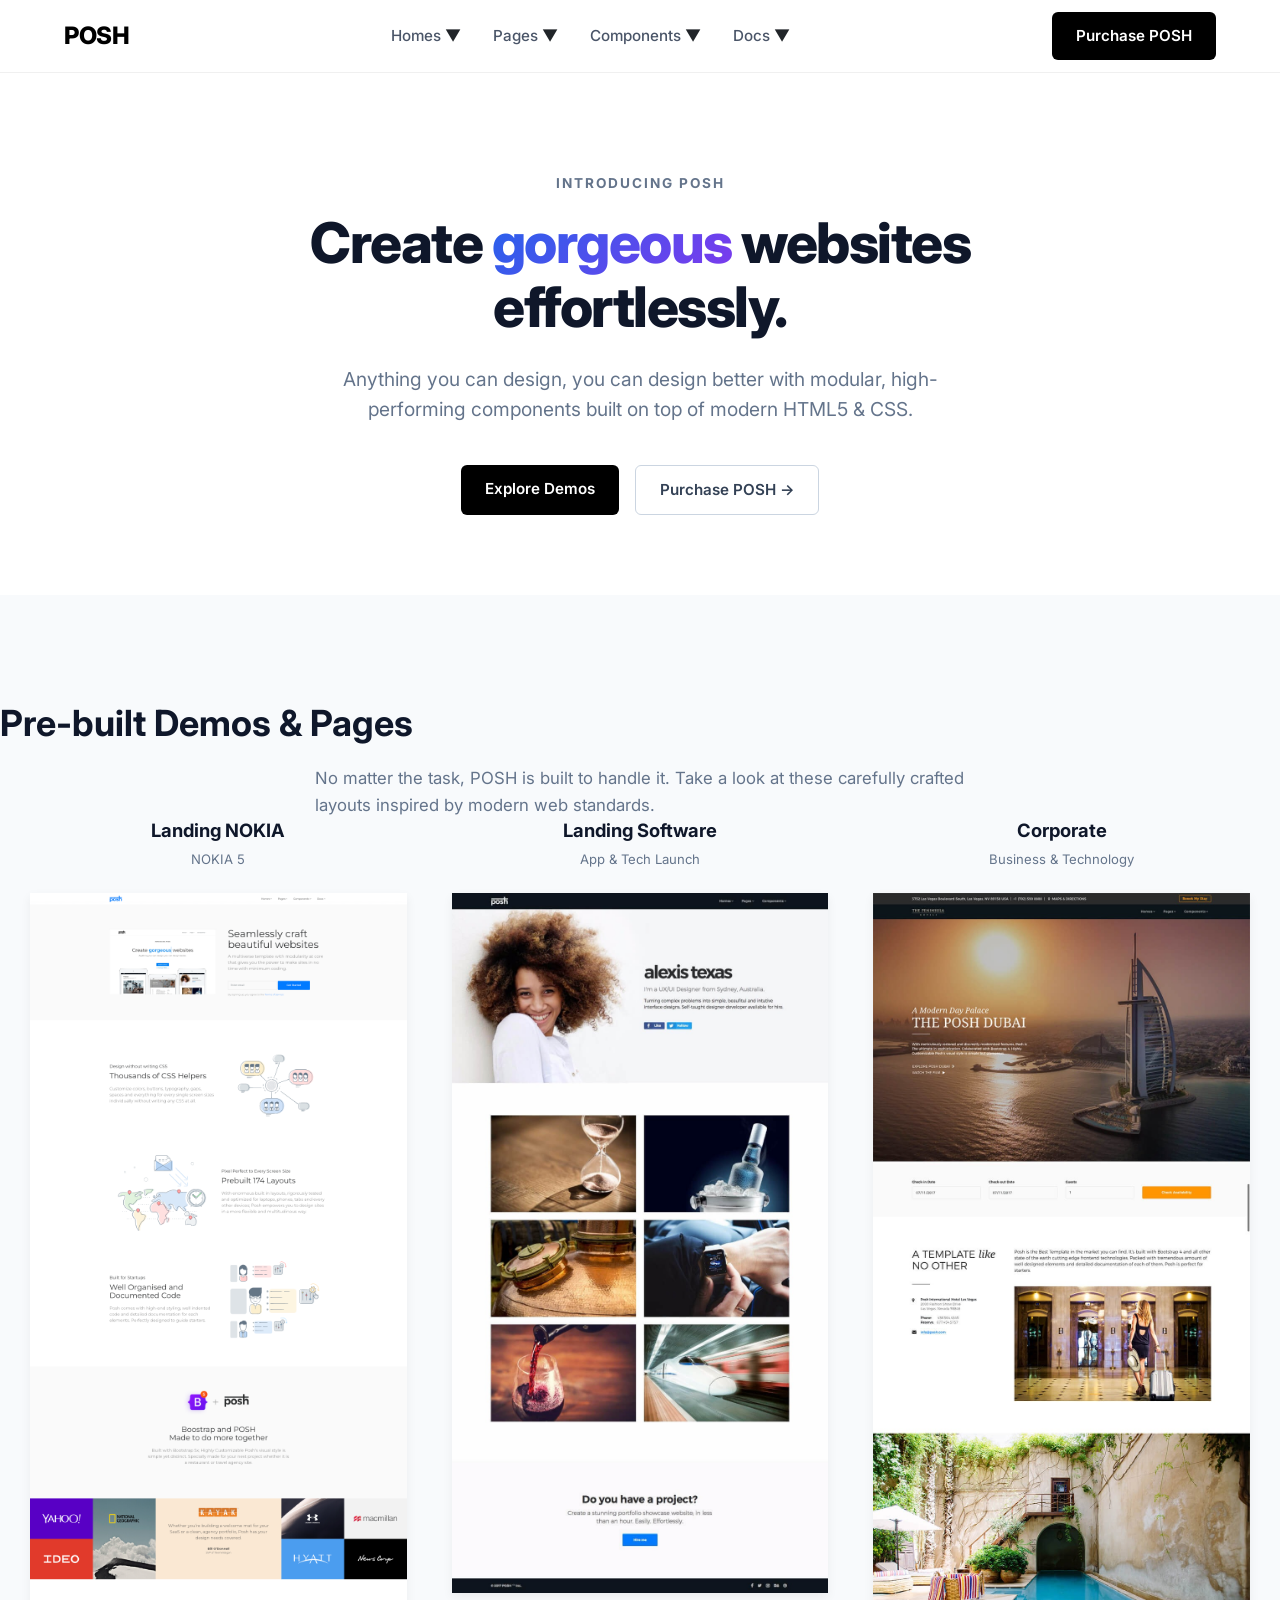
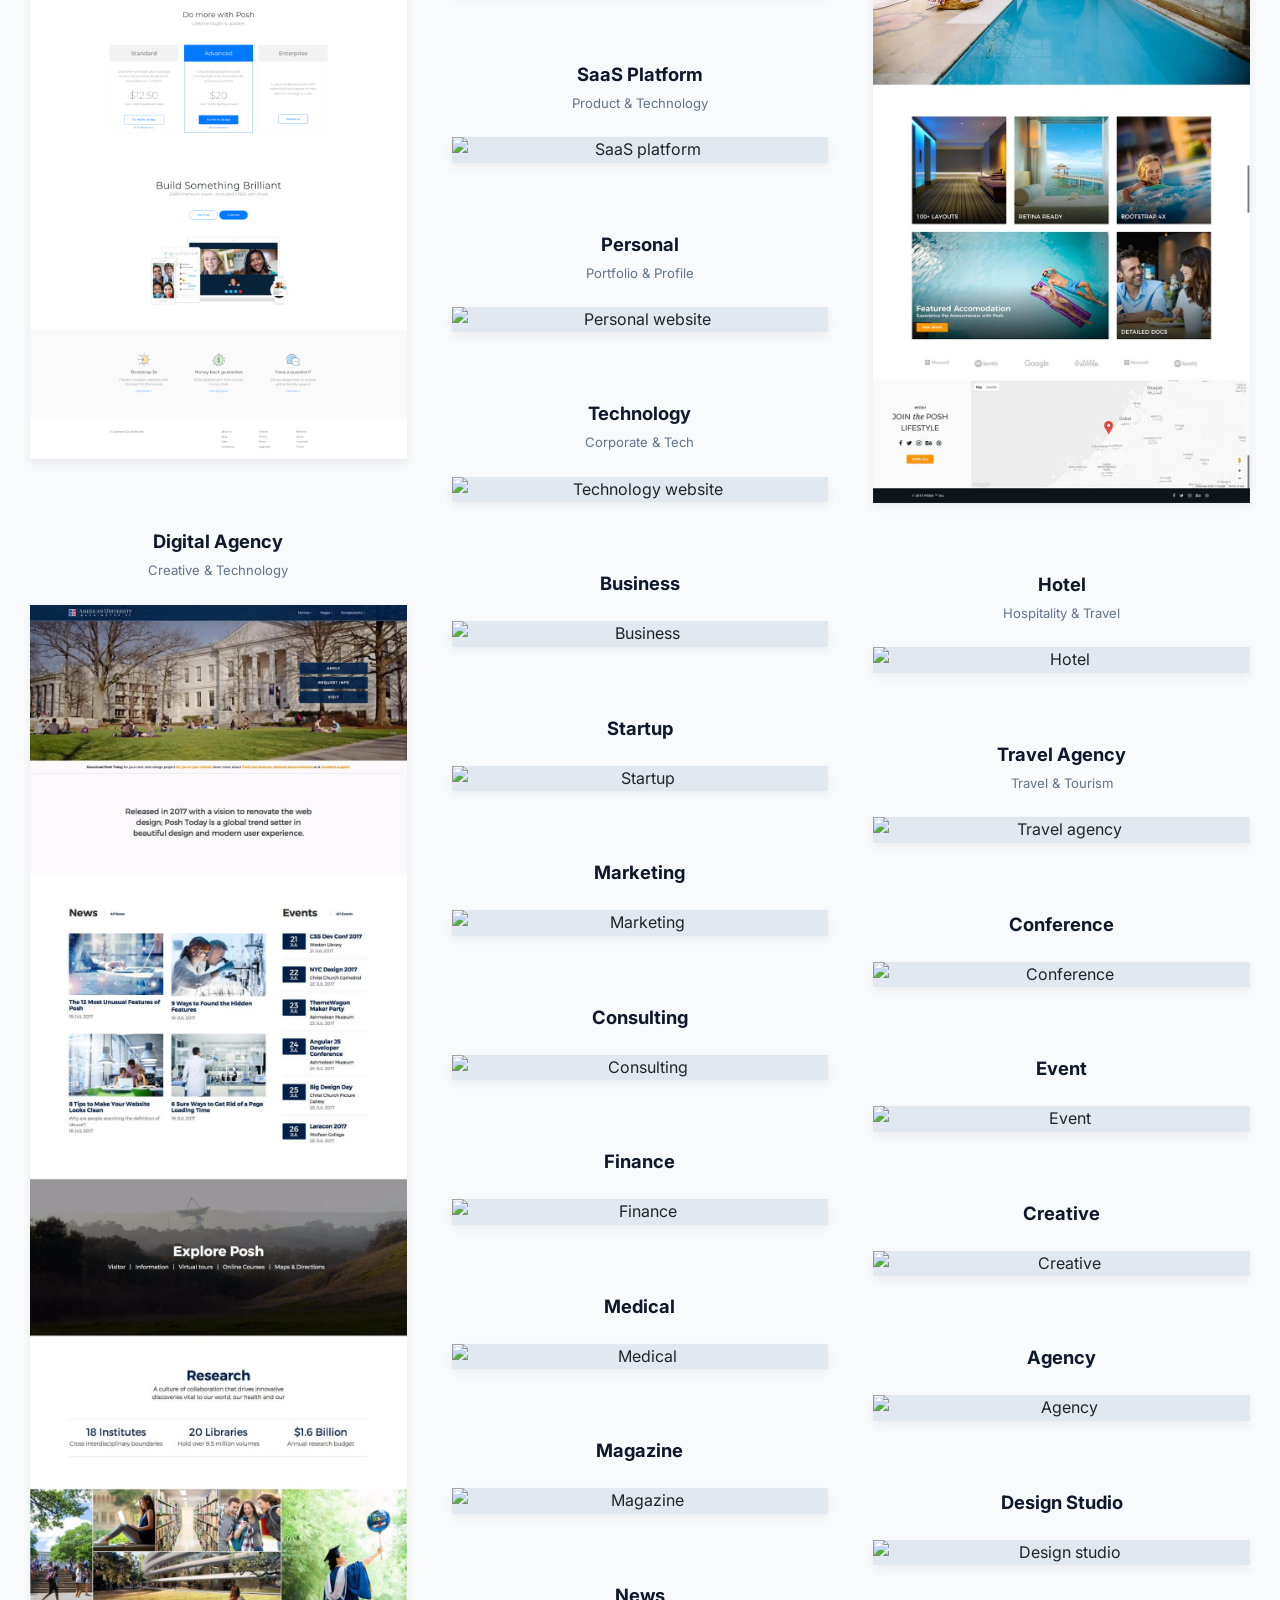
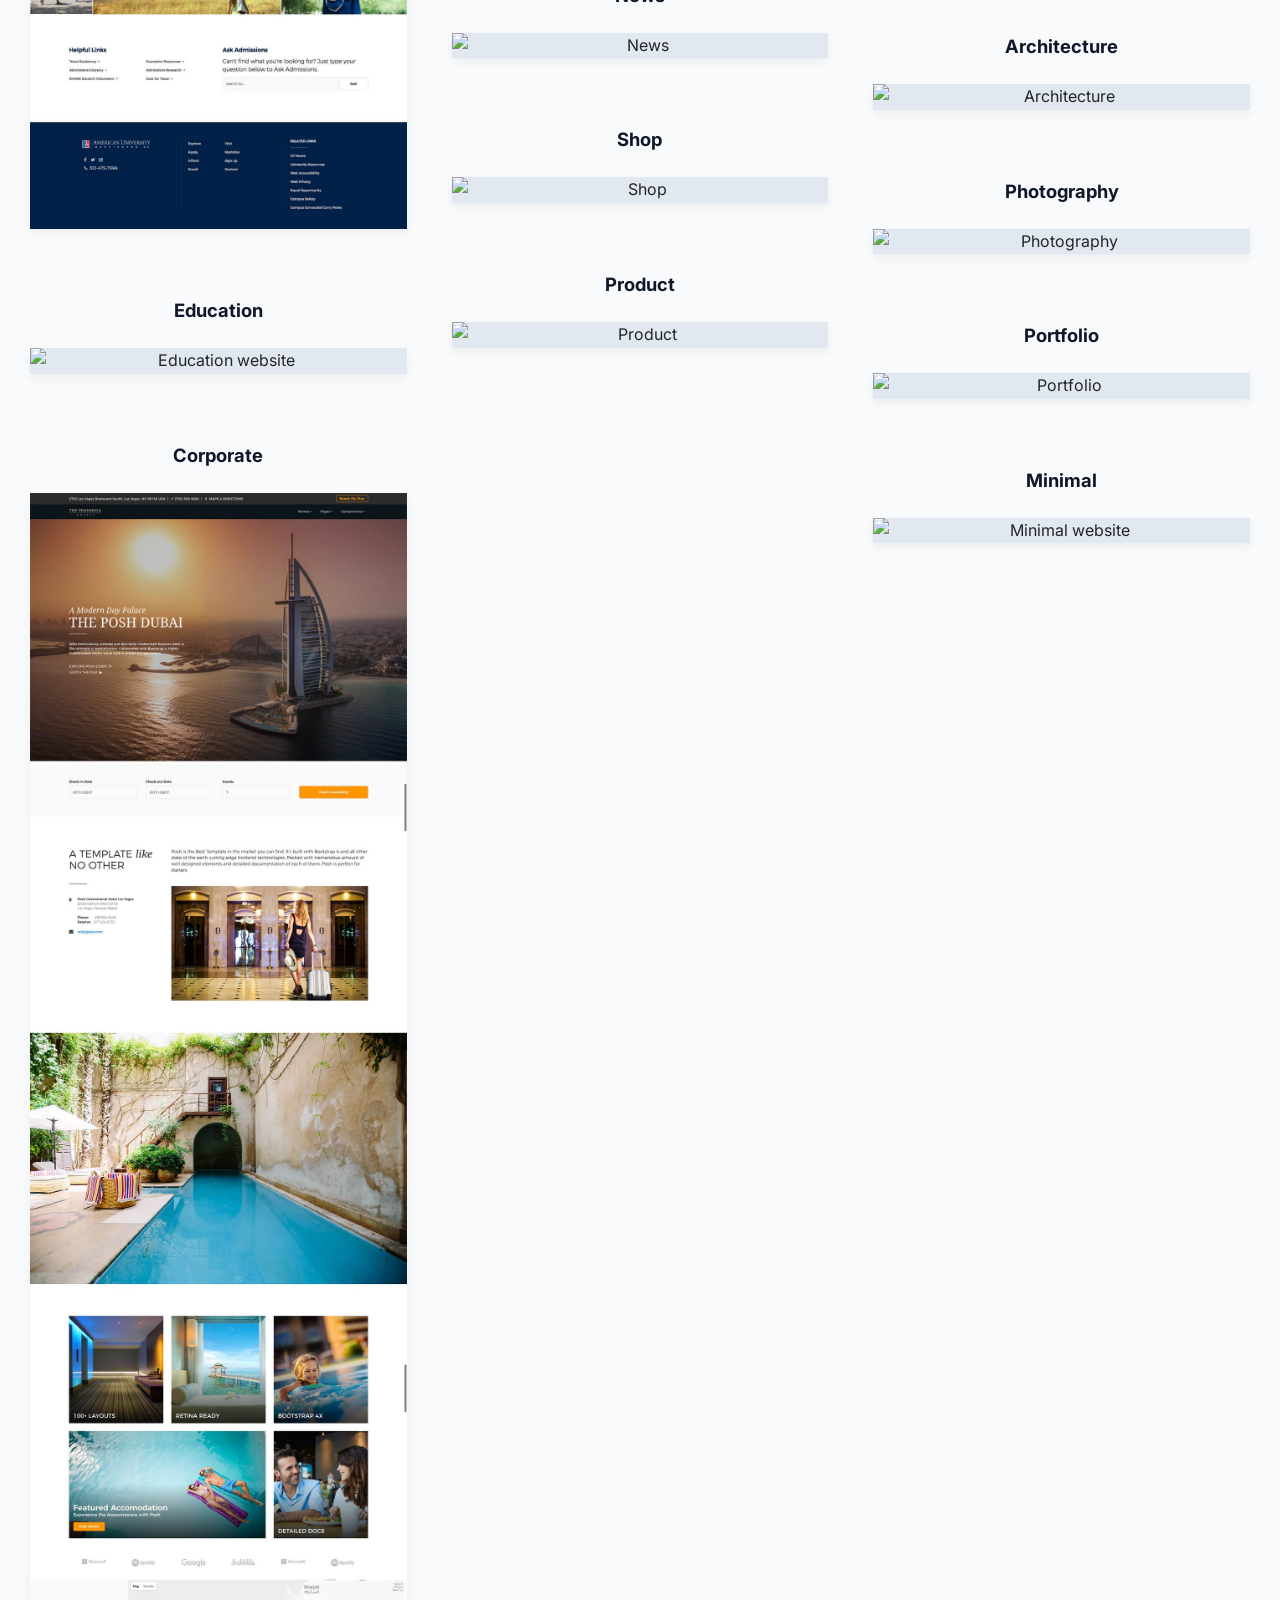
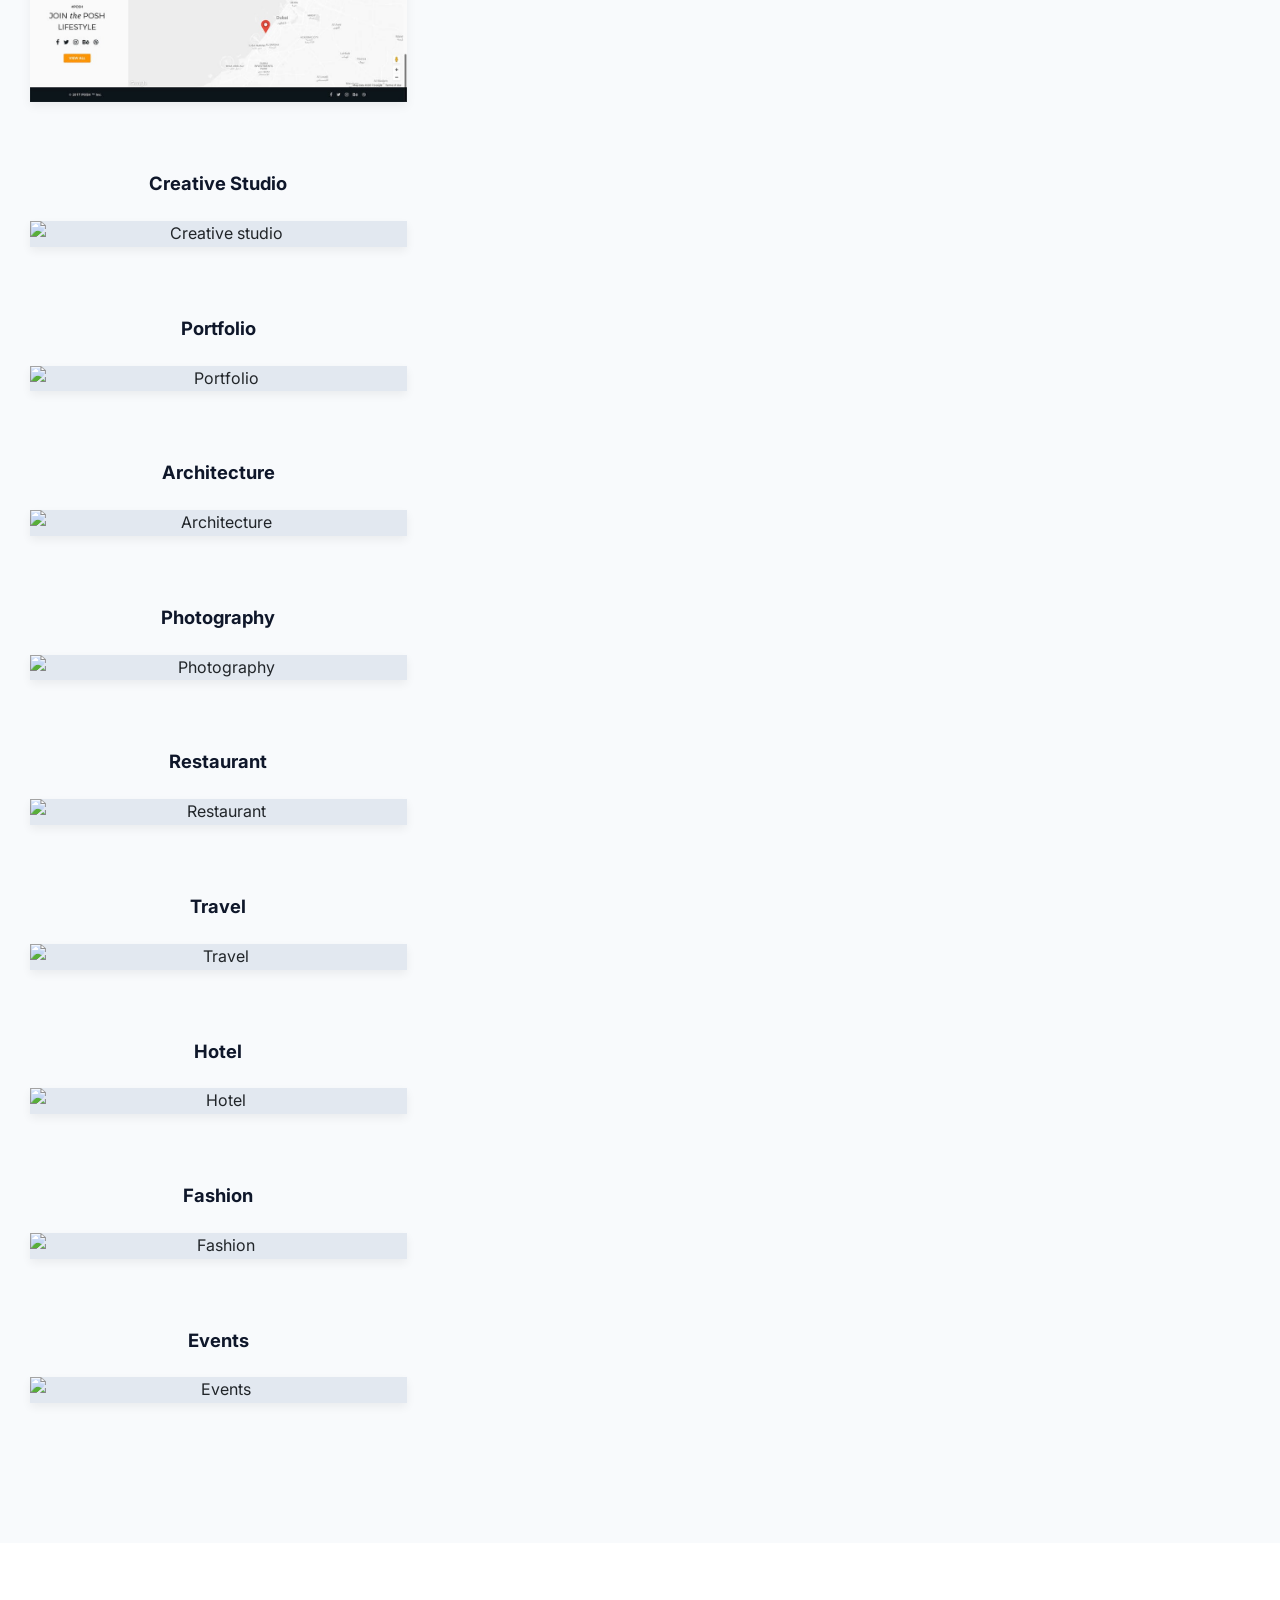
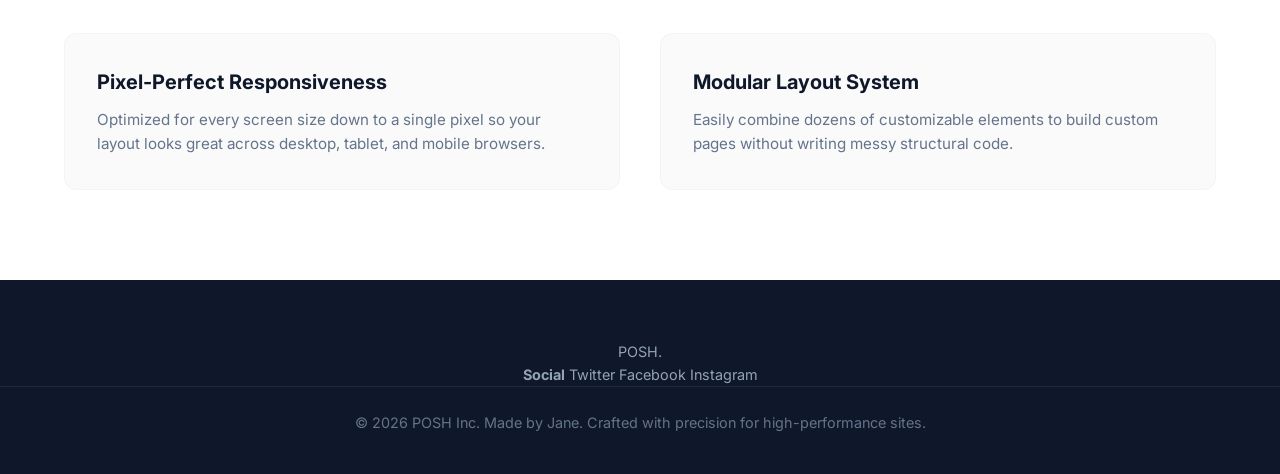
==== index.html @ 421751df "first commit" ====
<!DOCTYPE html>
<html lang="en">

<head>
  <meta charset="UTF-8">
  <meta name="viewport" content="width=device-width, initial-scale=1.0">
  <title>POSH | Create Beautiful Websites</title>
  <!-- Google Font: Inter -->
  <link rel="preconnect" href="https://fonts.googleapis.com">
  <link rel="preconnect" href="https://fonts.gstatic.com" crossorigin>
  <link href="https://fonts.googleapis.com/css2?family=Inter:wght@300;400;500;600;700;800&display=swap" rel="stylesheet">
  <link rel="stylesheet" href="/index.css" />
</head>

<body>
  <header class="navbar">
    <div class="container navbar-container">
      <a href="#" class="brand-logo">POSH</a>

      <ul class="nav-links">
        <li><a href="#homes">Homes</a>
          <span class="nav-arrow">▼</span>
        </li>
        <li><a href="#pages">Pages</a>
          <span class="nav-arrow">▼</span>
        </li>
        <li><a href="#components">Components</a>
          <span class="nav-arrow">▼</span>
        </li>
        <li><a href="#docs">Docs</a>
          <span class="nav-arrow">▼</span>
        </li>
      </ul>
      <a href="#purchase" class="btn btn-primary">Purchase POSH</a>
    </div>
  </header>

  <section class="hero">
    <div class="container">
      <p class="tagline">Introducing POSH</p>
      <h1 class="hero-title">Create <span>gorgeous</span> websites effortlessly.</h1>
      <p class="hero-subtitle">Anything you can design, you can design better with modular, high-performing components
        built on top of modern HTML5 & CSS.</p>
      <div class="hero-buttons">
        <a href="#showcase" class="btn btn-primary">Explore Demos</a>
        <a href="#purchase" class="btn btn-outline">Purchase POSH &rarr;</a>
      </div>
    </div>
  </section>

  <!-- SHOWCASE / DEMOS -->
  <div class="showcase" id="showcase">
    <div class="showcase-container">

      <!-- HEADER -->
      <div class="showcase-header">
        <h2 class="section-title">Pre-built Demos & Pages</h2>
        <p class="section-desc">
          No matter the task, POSH is built to handle it.
          Take a look at these carefully crafted layouts
          inspired by modern web standards.
        </p>
      </div>

      <!-- THREE IMAGE COLUMNS -->
      <div class="demo-columns">

        <!-- =================================
           COLUMN 1 — 13 IMAGES
        ================================== -->
        <div class="demo-column">

          <!-- IMAGE 1 -->
          <a href="#" class="demo-item">
            <div class="demo-text">
              <h3>Landing NOKIA</h3>
              <p>NOKIA 5</p>
            </div>
            <div class="demo-image">
              <img src="/Posh _ Create Beautiful Websites. Effortlessly_/imgi_10_home-landing-software-b5.png" alt="Nokia landing page">
            </div>
          </a>

          <!-- IMAGE 2 -->
          <a href="#" class="demo-item">
            <div class="demo-text">
              <h3>Digital Agency</h3>
              <p>Creative & Technology</p>
            </div>
            <div class="demo-image">
              <img src="/Posh _ Create Beautiful Websites. Effortlessly_/imgi_7_home-education.jpg" alt="Digital agency">
            </div>
          </a>

          <!-- IMAGE 3 -->
          <a href="#" class="demo-item">
            <div class="demo-text">
              <h3>Education</h3>
            </div>
            <div class="demo-image">
              <img src="/Posh _ Create Beautiful Websites. Effortlessly_/imgi_8_home-education.jpg" alt="Education website">
            </div>
          </a>

          <!-- IMAGE 4 -->
          <a href="#" class="demo-item">
            <div class="demo-text">
              <h3>Corporate</h3>
            </div>
            <div class="demo-image">
              <img src="/Posh _ Create Beautiful Websites. Effortlessly_/imgi_9_home-hotel.jpg" alt="Corporate website">
            </div>
          </a>

          <!-- IMAGE 5 -->
          <a href="#" class="demo-item">
            <div class="demo-text"><h3>Creative Studio</h3></div>
            <div class="demo-image"><img src="YOUR-IMAGE-05.jpg" alt="Creative studio"></div>
          </a>

          <!-- IMAGE 6 -->
          <a href="#" class="demo-item">
            <div class="demo-text"><h3>Portfolio</h3></div>
            <div class="demo-image"><img src="YOUR-IMAGE-06.jpg" alt="Portfolio"></div>
          </a>

          <!-- IMAGE 7 -->
          <a href="#" class="demo-item">
            <div class="demo-text"><h3>Architecture</h3></div>
            <div class="demo-image"><img src="YOUR-IMAGE-07.jpg" alt="Architecture"></div>
          </a>

          <!-- IMAGE 8 -->
          <a href="#" class="demo-item">
            <div class="demo-text"><h3>Photography</h3></div>
            <div class="demo-image"><img src="YOUR-IMAGE-08.jpg" alt="Photography"></div>
          </a>

          <!-- IMAGE 9 -->
          <a href="#" class="demo-item">
            <div class="demo-text"><h3>Restaurant</h3></div>
            <div class="demo-image"><img src="YOUR-IMAGE-09.jpg" alt="Restaurant"></div>
          </a>

          <!-- IMAGE 10 -->
          <a href="#" class="demo-item">
            <div class="demo-text"><h3>Travel</h3></div>
            <div class="demo-image"><img src="YOUR-IMAGE-10.jpg" alt="Travel"></div>
          </a>

          <!-- IMAGE 11 -->
          <a href="#" class="demo-item">
            <div class="demo-text"><h3>Hotel</h3></div>
            <div class="demo-image"><img src="YOUR-IMAGE-11.jpg" alt="Hotel"></div>
          </a>

          <!-- IMAGE 12 -->
          <a href="#" class="demo-item">
            <div class="demo-text"><h3>Fashion</h3></div>
            <div class="demo-image"><img src="YOUR-IMAGE-12.jpg" alt="Fashion"></div>
          </a>

          <!-- IMAGE 13 -->
          <a href="#" class="demo-item">
            <div class="demo-text"><h3>Events</h3></div>
            <div class="demo-image"><img src="YOUR-IMAGE-13.jpg" alt="Events"></div>
          </a>

        </div>

        <!-- =================================
           COLUMN 2 — 14 IMAGES
        ================================== -->
        <div class="demo-column">

          <!-- IMAGE 1 -->
          <a href="#" class="demo-item">
            <div class="demo-text">
              <h3>Landing Software</h3>
              <p>App & Tech Launch</p>
            </div>
            <div class="demo-image">
              <img src="/Posh _ Create Beautiful Websites. Effortlessly_/imgi_11_home-personal.jpg" alt="Software landing page">
            </div>
          </a>

          <!-- IMAGE 2 -->
          <a href="#" class="demo-item">
            <div class="demo-text">
              <h3>SaaS Platform</h3>
              <p>Product & Technology</p>
            </div>
            <div class="demo-image"><img src="YOUR-IMAGE-15.jpg" alt="SaaS platform"></div>
          </a>

          <!-- IMAGE 3 -->
          <a href="#" class="demo-item">
            <div class="demo-text">
              <h3>Personal</h3>
              <p>Portfolio & Profile</p>
            </div>
            <div class="demo-image"><img src="YOUR-IMAGE-16.jpg" alt="Personal website"></div>
          </a>

          <!-- IMAGE 4 -->
          <a href="#" class="demo-item">
            <div class="demo-text">
              <h3>Technology</h3>
              <p>Corporate & Tech</p>
            </div>
            <div class="demo-image"><img src="YOUR-IMAGE-17.jpg" alt="Technology website"></div>
          </a>

          <!-- IMAGE 5 -->
          <a href="#" class="demo-item">
            <div class="demo-text"><h3>Business</h3></div>
            <div class="demo-image"><img src="YOUR-IMAGE-18.jpg" alt="Business"></div>
          </a>

          <!-- IMAGE 6 -->
          <a href="#" class="demo-item">
            <div class="demo-text"><h3>Startup</h3></div>
            <div class="demo-image"><img src="YOUR-IMAGE-19.jpg" alt="Startup"></div>
          </a>

          <!-- IMAGE 7 -->
          <a href="#" class="demo-item">
            <div class="demo-text"><h3>Marketing</h3></div>
            <div class="demo-image"><img src="YOUR-IMAGE-20.jpg" alt="Marketing"></div>
          </a>

          <!-- IMAGE 8 -->
          <a href="#" class="demo-item">
            <div class="demo-text"><h3>Consulting</h3></div>
            <div class="demo-image"><img src="YOUR-IMAGE-21.jpg" alt="Consulting"></div>
          </a>

          <!-- IMAGE 9 -->
          <a href="#" class="demo-item">
            <div class="demo-text"><h3>Finance</h3></div>
            <div class="demo-image"><img src="YOUR-IMAGE-22.jpg" alt="Finance"></div>
          </a>

          <!-- IMAGE 10 -->
          <a href="#" class="demo-item">
            <div class="demo-text"><h3>Medical</h3></div>
            <div class="demo-image"><img src="YOUR-IMAGE-23.jpg" alt="Medical"></div>
          </a>

          <!-- IMAGE 11 -->
          <a href="#" class="demo-item">
            <div class="demo-text"><h3>Magazine</h3></div>
            <div class="demo-image"><img src="YOUR-IMAGE-24.jpg" alt="Magazine"></div>
          </a>

          <!-- IMAGE 12 -->
          <a href="#" class="demo-item">
            <div class="demo-text"><h3>News</h3></div>
            <div class="demo-image"><img src="YOUR-IMAGE-25.jpg" alt="News"></div>
          </a>

          <!-- IMAGE 13 -->
          <a href="#" class="demo-item">
            <div class="demo-text"><h3>Shop</h3></div>
            <div class="demo-image"><img src="YOUR-IMAGE-26.jpg" alt="Shop"></div>
          </a>

          <!-- IMAGE 14 -->
          <a href="#" class="demo-item">
            <div class="demo-text"><h3>Product</h3></div>
            <div class="demo-image"><img src="YOUR-IMAGE-27.jpg" alt="Product"></div>
          </a>

        </div>

        <!-- =================================
           COLUMN 3 — 12 IMAGES
        ================================== -->
        <div class="demo-column">

          <!-- IMAGE 1 -->
          <a href="#" class="demo-item">
            <div class="demo-text">
              <h3>Corporate</h3>
              <p>Business & Technology</p>
            </div>
            <div class="demo-image">
              <img src="/Posh _ Create Beautiful Websites. Effortlessly_/imgi_9_home-hotel.jpg" alt="Corporate website">
            </div>
          </a>

          <!-- IMAGE 2 -->
          <a href="#" class="demo-item">
            <div class="demo-text">
              <h3>Hotel</h3>
              <p>Hospitality & Travel</p>
            </div>
            <div class="demo-image"><img src="YOUR-IMAGE-29.jpg" alt="Hotel"></div>
          </a>

          <!-- IMAGE 3 -->
          <a href="#" class="demo-item">
            <div class="demo-text">
              <h3>Travel Agency</h3>
              <p>Travel & Tourism</p>
            </div>
            <div class="demo-image"><img src="YOUR-IMAGE-30.jpg" alt="Travel agency"></div>
          </a>

          <!-- IMAGE 4 -->
          <a href="#" class="demo-item">
            <div class="demo-text"><h3>Conference</h3></div>
            <div class="demo-image"><img src="YOUR-IMAGE-31.jpg" alt="Conference"></div>
          </a>

          <!-- IMAGE 5 -->
          <a href="#" class="demo-item">
            <div class="demo-text"><h3>Event</h3></div>
            <div class="demo-image"><img src="YOUR-IMAGE-32.jpg" alt="Event"></div>
          </a>

          <!-- IMAGE 6 -->
          <a href="#" class="demo-item">
            <div class="demo-text"><h3>Creative</h3></div>
            <div class="demo-image"><img src="YOUR-IMAGE-33.jpg" alt="Creative"></div>
          </a>

          <!-- IMAGE 7 -->
          <a href="#" class="demo-item">
            <div class="demo-text"><h3>Agency</h3></div>
            <div class="demo-image"><img src="YOUR-IMAGE-34.jpg" alt="Agency"></div>
          </a>

          <!-- IMAGE 8 -->
          <a href="#" class="demo-item">
            <div class="demo-text"><h3>Design Studio</h3></div>
            <div class="demo-image"><img src="YOUR-IMAGE-35.jpg" alt="Design studio"></div>
          </a>

          <!-- IMAGE 9 -->
          <a href="#" class="demo-item">
            <div class="demo-text"><h3>Architecture</h3></div>
            <div class="demo-image"><img src="YOUR-IMAGE-36.jpg" alt="Architecture"></div>
          </a>

          <!-- IMAGE 10 -->
          <a href="#" class="demo-item">
            <div class="demo-text"><h3>Photography</h3></div>
            <div class="demo-image"><img src="YOUR-IMAGE-37.jpg" alt="Photography"></div>
          </a>

          <!-- IMAGE 11 -->
          <a href="#" class="demo-item">
            <div class="demo-text"><h3>Portfolio</h3></div>
            <div class="demo-image"><img src="YOUR-IMAGE-38.jpg" alt="Portfolio"></div>
          </a>

          <!-- IMAGE 12 -->
          <a href="#" class="demo-item">
            <div class="demo-text"><h3>Minimal</h3></div>
            <div class="demo-image"><img src="YOUR-IMAGE-39.jpg" alt="Minimal website"></div>
          </a>

        </div>

      </div>

    </div>
  </div>

  <!-- FEATURES SECTION -->
  <section class="features">
    <div class="container">
      <div class="feature-grid">
        <div class="feature-item">
          <h3>Pixel-Perfect Responsiveness</h3>
          <p>Optimized for every screen size down to a single pixel so your layout looks great across desktop, tablet,
            and mobile browsers.</p>
        </div>
        <div class="feature-item">
          <h3>Modular Layout System</h3>
          <p>Easily combine dozens of customizable elements to build custom pages without writing messy structural code.
          </p>
        </div>
      </div>
    </div>
  </section>

  <!-- FOOTER -->
  <footer class="footer">
    <div class="footer-inner">

      <div class="footer-top">
        <div class="footer-logo">POSH<span>.</span></div>

        <div class="footer-links">
          <div>
            <strong>Social</strong>
            <a href="#">Twitter</a>
            <a href="#">Facebook</a>
            <a href="#">Instagram</a>
          </div>
        </div>
      </div>

      <div class="footer-bottom footer-copy">
        &copy; 2026 POSH Inc. Made by Jane. Crafted with precision for high-performance sites.
      </div>

    </div>
  </footer>

</body>

</html>
---- index.css ----
/* =========================================
   RESET & BASE STYLES
========================================= */

* {
  margin: 0;
  padding: 0;
  box-sizing: border-box;
}

body {
  font-family: 'Inter', -apple-system, BlinkMacSystemFont, "Segoe UI", Roboto, sans-serif;
  color: #212529;
  background-color: #ffffff;
  line-height: 1.6;
  -webkit-font-smoothing: antialiased;
}

a {
  text-decoration: none;
  color: inherit;
}


/* =========================================
   CONTAINER
========================================= */

.container {
  max-width: 1200px;
  margin: 0 auto;
  padding: 0 24px;
}


/* =========================================
   NAVIGATION
   — LEFT UNCHANGED
========================================= */

.navbar {
  position: sticky;
  top: 0;
  background-color: rgba(255, 255, 255, 0.95);
  backdrop-filter: blur(8px);
  z-index: 1000;
  border-bottom: 1px solid #f0f0f0;
}

.navbar-container {
  display: flex;
  justify-content: space-between;
  align-items: center;
  height: 72px;
}

.brand-logo {
  font-size: 1.5rem;
  font-weight: 800;
  letter-spacing: -0.5px;
  color: #000;
}

.nav-links {
  display: flex;
  list-style: none;
  gap: 32px;
}

.nav-links a {
  font-weight: 500;
  font-size: 0.95rem;
  color: #4a5568;
  transition: color 0.2s ease;
}

.nav-links a:hover {
  color: #000;
}

.btn {
  display: inline-block;
  padding: 12px 24px;
  font-size: 0.95rem;
  font-weight: 600;
  border-radius: 6px;
  transition: all 0.25s ease;
  cursor: pointer;
}

.btn-primary {
  background-color: #000000;
  color: #ffffff;
}

.btn-primary:hover {
  background-color: #222222;
  transform: translateY(-1px);
}

.btn-outline {
  border: 1px solid #cbd5e1;
  color: #334155;
  background: transparent;
}

.btn-outline:hover {
  border-color: #000;
  color: #000;
}


/* =========================================
   HERO SECTION
========================================= */

.hero {
  padding: 100px 0 80px;
  text-align: center;
}

.tagline {
  text-transform: uppercase;
  font-size: 0.85rem;
  font-weight: 700;
  letter-spacing: 2px;
  color: #64748b;
  margin-bottom: 16px;
}

.hero-title {
  font-size: 3.5rem;
  font-weight: 800;
  line-height: 1.15;
  letter-spacing: -1.5px;
  color: #0f172a;
  max-width: 800px;
  margin: 0 auto 24px;
}

.hero-title span {
  background: linear-gradient(135deg, #2563eb, #7c3aed);
  -webkit-background-clip: text;
  -webkit-text-fill-color: transparent;
}

.hero-subtitle {
  font-size: 1.2rem;
  color: #64748b;
  max-width: 600px;
  margin: 0 auto 40px;
  font-weight: 400;
}

.hero-buttons {
  display: flex;
  justify-content: center;
  gap: 16px;
}


/* =========================================
   SHOWCASE / DEMOS
========================================= */

.showcase {
  width: 100%;
  padding: 100px 0 140px;
  background-color: #f8fafc;
}


/* =========================================
   SHOWCASE HEADER
========================================= */

.section-header {
  max-width: 850px;
  margin: 0 auto 80px;
  padding: 0 24px;
  text-align: center;
}

.section-title {
  font-size: 2.25rem;
  font-weight: 700;
  margin-bottom: 12px;
  color: #0f172a;
}

.section-desc {
  color: #64748b;
  max-width: 650px;
  margin: 0 auto;
  font-size: 1.05rem;
}


/* =========================================
   THREE DEMO COLUMNS
========================================= */

.demo-columns {
  width: 100%;
  max-width: 1400px;

  margin: 0 auto;
  padding: 0 30px;

  display: grid;

  grid-template-columns: repeat(3, minmax(0, 1fr));

  gap: 45px;

  align-items: start;
}


/* =========================================
   EACH COLUMN
========================================= */

.demo-column {
  width: 100%;

  display: flex;
  flex-direction: column;

  gap: 70px;
}


/* =========================================
   EACH IMAGE / LINK ITEM
========================================= */

.demo-item {
  display: block;

  width: 100%;

  text-align: center;

  color: #212529;

  text-decoration: none;

  cursor: pointer;
}


/* =========================================
   TITLE + SUBTITLE
========================================= */

.demo-text {
  width: 100%;

  margin-bottom: 25px;

  text-align: center;

  transition:
    transform 0.3s ease,
    opacity 0.3s ease;
}

.demo-text h3 {
  margin: 0;

  font-family: 'Inter',
    -apple-system,
    BlinkMacSystemFont,
    "Segoe UI",
    Roboto,
    sans-serif;

  font-size: 1.15rem;

  font-weight: 700;

  line-height: 1.3;

  color: #0f172a;
}

.demo-text p {
  margin: 7px 0 0;

  font-size: 0.82rem;

  font-weight: 400;

  line-height: 1.4;

  color: #64748b;
}


/* =========================================
   IMAGE CONTAINER
========================================= */

.demo-image {
  width: 100%;

  overflow: hidden;

  background-color: #e2e8f0;

  box-shadow:
    0 4px 10px rgba(0, 0, 0, 0.06);

  transition:
    box-shadow 0.3s ease,
    transform 0.3s ease;
}


/* =========================================
   IMAGES
========================================= */

.demo-image img {
  display: block;

  width: 100%;

  height: auto;

  max-width: 100%;

  /*
    No fixed height.
    This is important because your
    images have different dimensions.
  */

  object-fit: contain;

  transition:
    transform 0.6s ease;
}


/* =========================================
   HOVER EFFECT
========================================= */

.demo-item:hover .demo-image {
  transform: translateY(-4px);

  box-shadow:
    0 15px 30px rgba(0, 0, 0, 0.10);
}

.demo-item:hover .demo-image img {
  transform: scale(1.025);
}

.demo-item:hover .demo-text {
  transform: translateY(-2px);
}

.demo-item:hover .demo-text h3 {
  color: #334155;
}


/* =========================================
   SUBTEXT VISIBILITY
========================================= */

/*
  Your HTML controls where subtitles exist.

  Therefore:

  Column 1:
  - Image 1 = subtitle
  - Image 2 = subtitle
  - Image 3 onward = no subtitle

  Column 2:
  - Image 1 = subtitle
  - Image 2 = subtitle
  - Image 3 = subtitle
  - Image 4 = subtitle
  - Image 5 onward = no subtitle

  Column 3:
  - Image 1 = subtitle
  - Image 2 = subtitle
  - Image 3 = subtitle
  - Image 4 onward = no subtitle
*/

.demo-column .demo-text p:empty {
  display: none;
}


/* =========================================
   FEATURES HIGHLIGHT
========================================= */

.features {
  padding: 90px 0;
  background: #ffffff;
}

.feature-grid {
  display: grid;
  grid-template-columns: repeat(2, 1fr);
  gap: 40px;
}

.feature-item {
  padding: 32px;
  border-radius: 12px;
  border: 1px solid #f1f5f9;
  background-color: #fafafa;
}

.feature-item h3 {
  font-size: 1.25rem;
  font-weight: 700;
  margin-bottom: 10px;
  color: #0f172a;
}

.feature-item p {
  color: #64748b;
  font-size: 0.95rem;
}


/* =========================================
   FOOTER
========================================= */

.footer {
  background-color: #0f172a;
  color: #94a3b8;
  padding: 60px 0 40px;
  text-align: center;
  font-size: 0.9rem;
}

.footer-brand {
  color: #ffffff;
  font-size: 1.5rem;
  font-weight: 800;
  margin-bottom: 12px;
}

.footer-text {
  margin-bottom: 24px;
}

.footer-copy {
  border-top: 1px solid #1e293b;
  padding-top: 24px;
  color: #64748b;
}


/* =========================================
   RESPONSIVE — TABLET
========================================= */

@media (max-width: 1000px) {

  .demo-columns {
    grid-template-columns: repeat(2, minmax(0, 1fr));

    gap: 35px;

    padding: 0 24px;
  }

  /*
    Third column moves below the
    first two columns.
  */

  .demo-column:last-child {
    grid-column: 1 / -1;

    display: grid;

    grid-template-columns: repeat(2, minmax(0, 1fr));

    gap: 65px 35px;
  }

}


/* =========================================
   RESPONSIVE — MOBILE
========================================= */

@media (max-width: 768px) {

  .hero-title {
    font-size: 2.5rem;
  }

  .nav-links {
    display: none;
  }

  .feature-grid {
    grid-template-columns: 1fr;
  }

  .hero-buttons {
    flex-direction: column;
  }


  /* SHOWCASE */

  .showcase {
    padding: 80px 0 100px;
  }

  .section-header {
    margin-bottom: 60px;
  }

  .section-title {
    font-size: 2rem;
  }

  .section-desc {
    font-size: 0.95rem;
  }


  /*
    All three columns become one
    continuous column on mobile.
  */

  .demo-columns {
    display: flex;

    flex-direction: column;

    gap: 65px;

    padding: 0 20px;
  }

  .demo-column {
    display: flex;

    flex-direction: column;

    gap: 65px;
  }

  .demo-column:last-child {
    display: flex;

    grid-column: auto;
  }


  /* IMAGE TEXT */

  .demo-text {
    margin-bottom: 20px;
  }

  .demo-text h3 {
    font-size: 1.1rem;
  }

  .demo-text p {
    font-size: 0.78rem;
  }

}
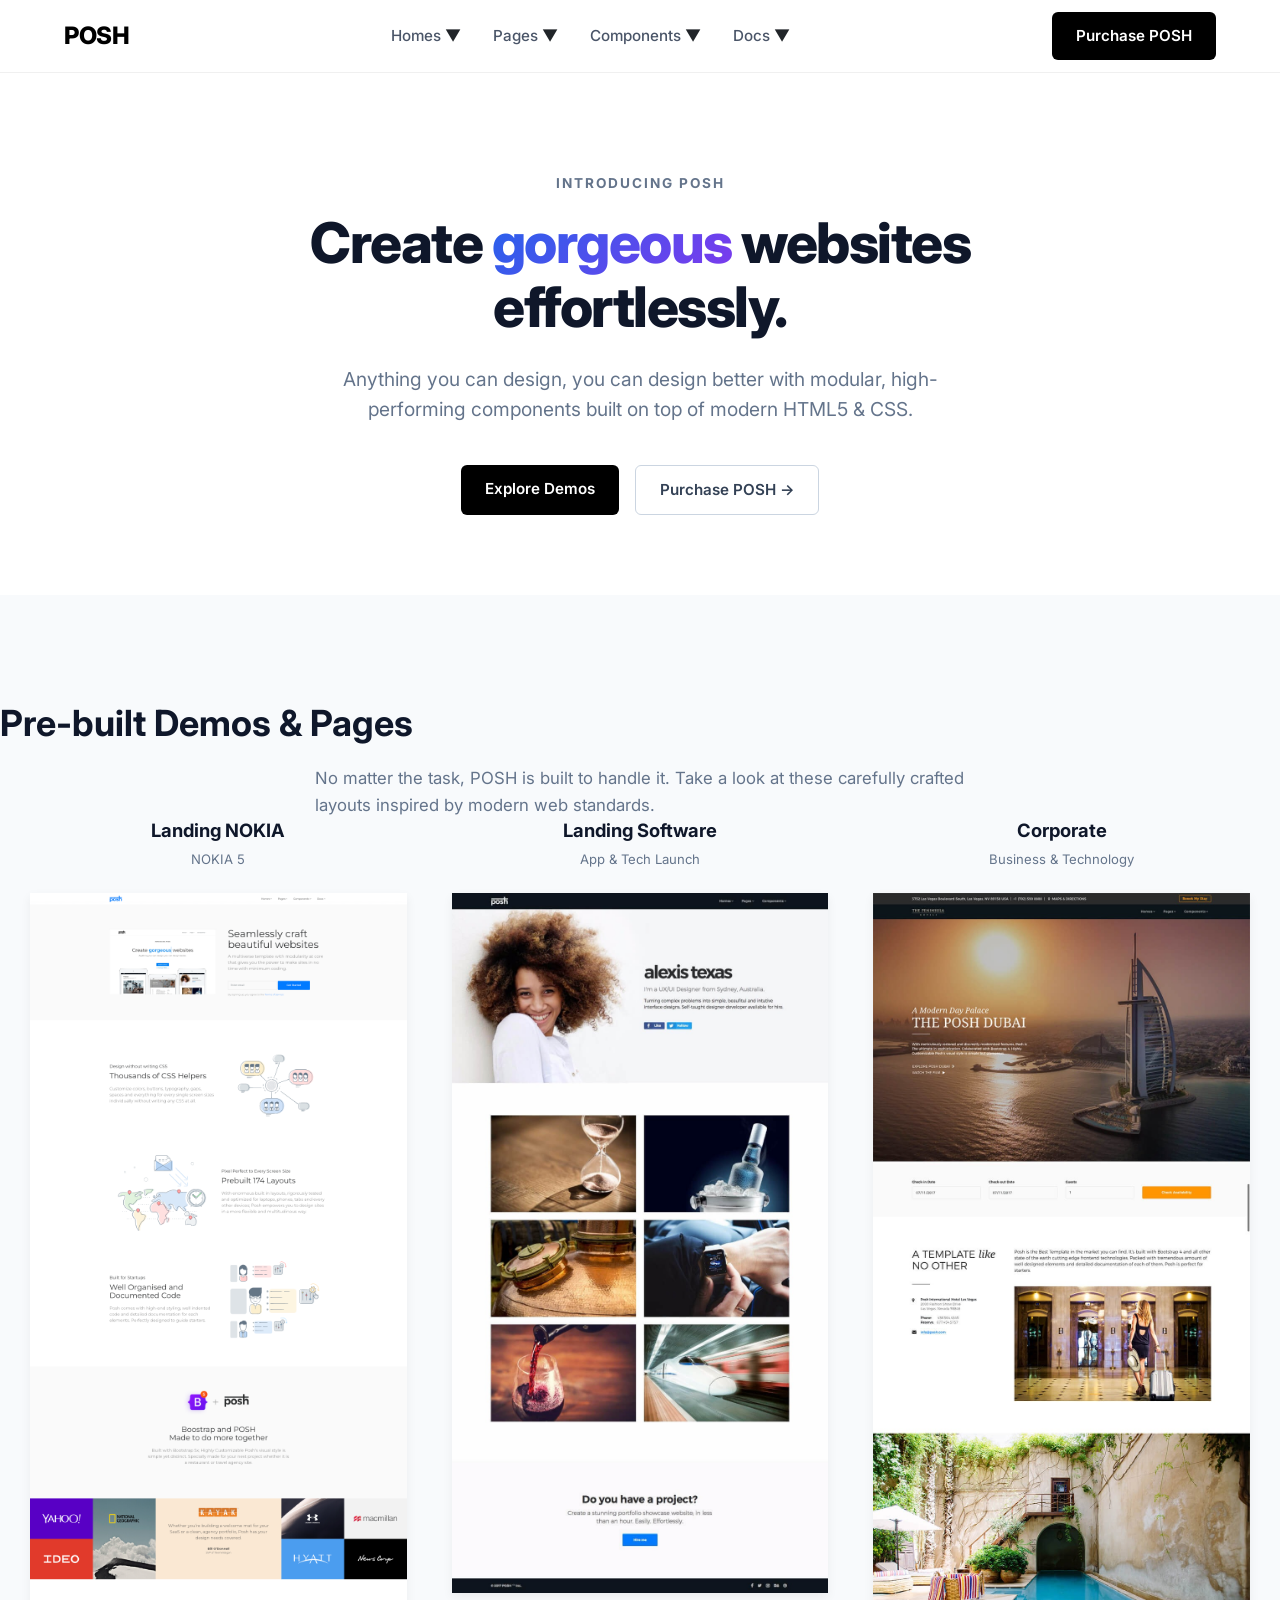
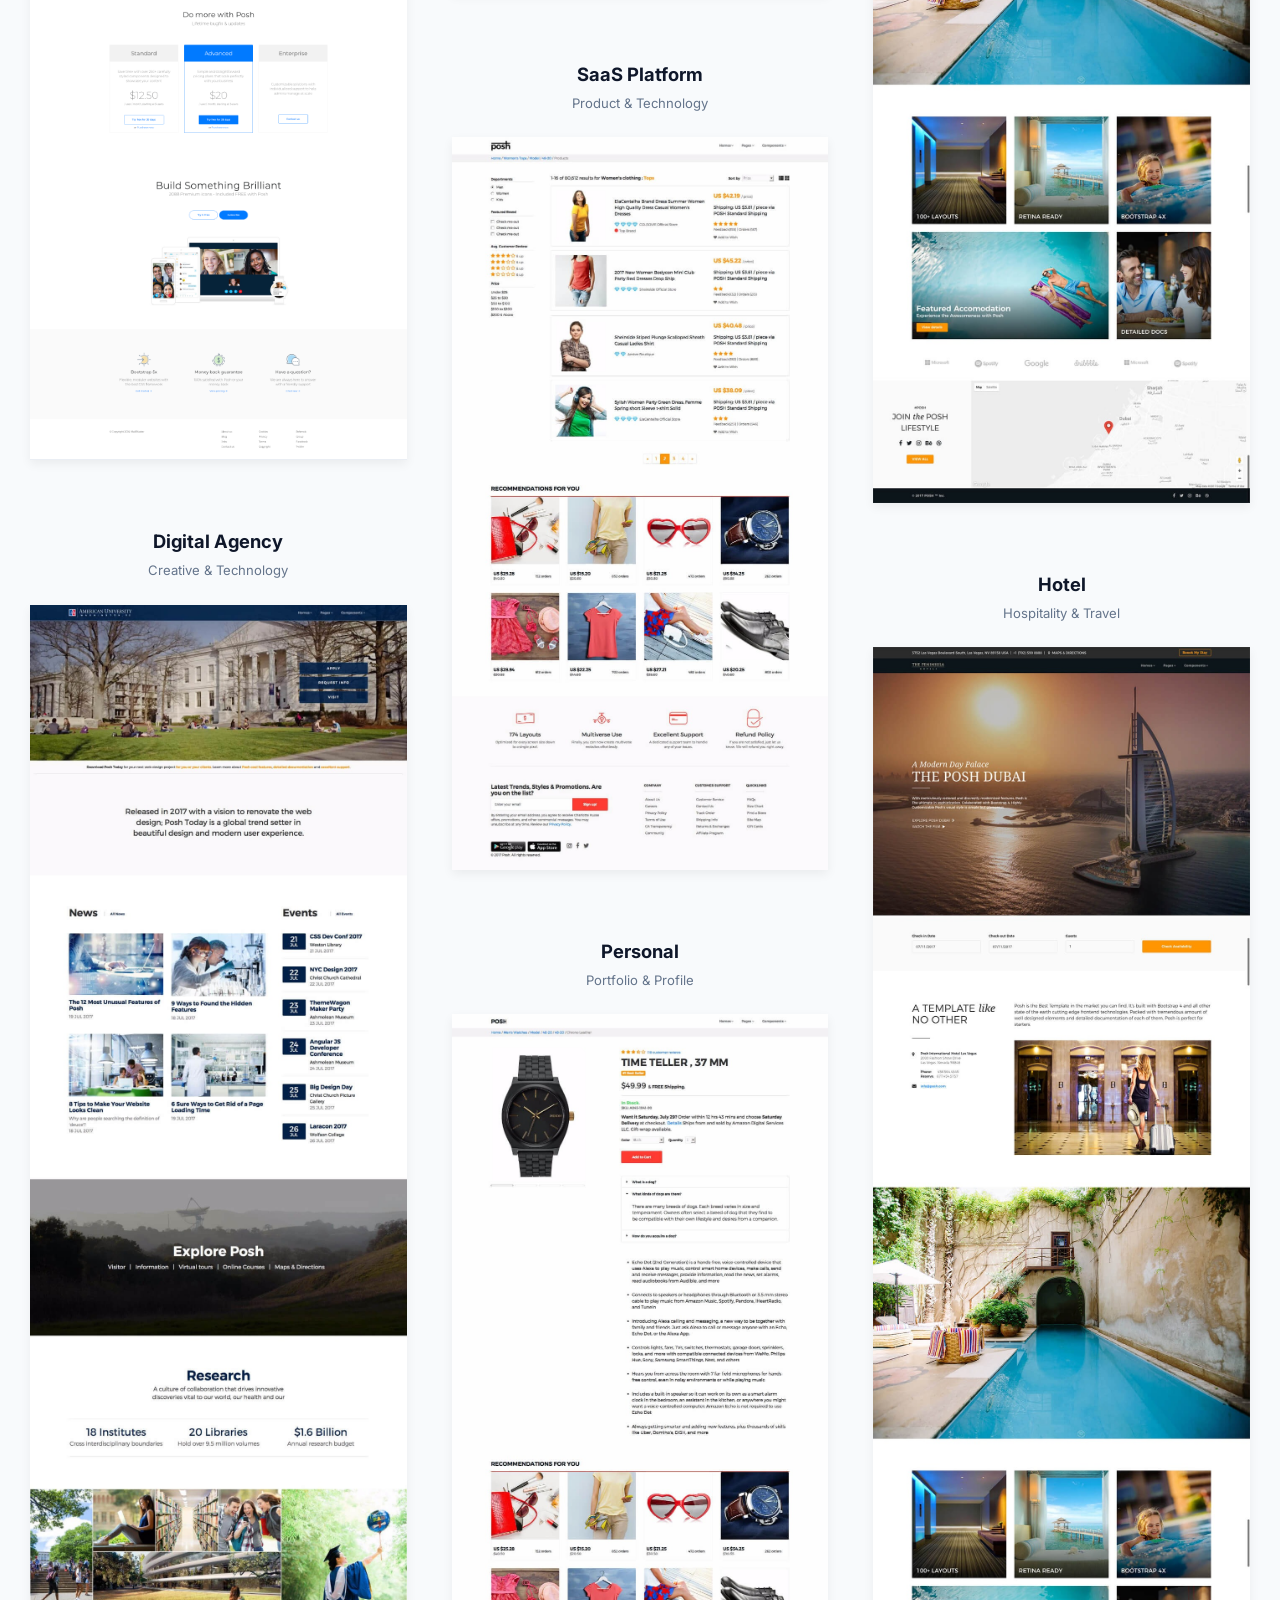
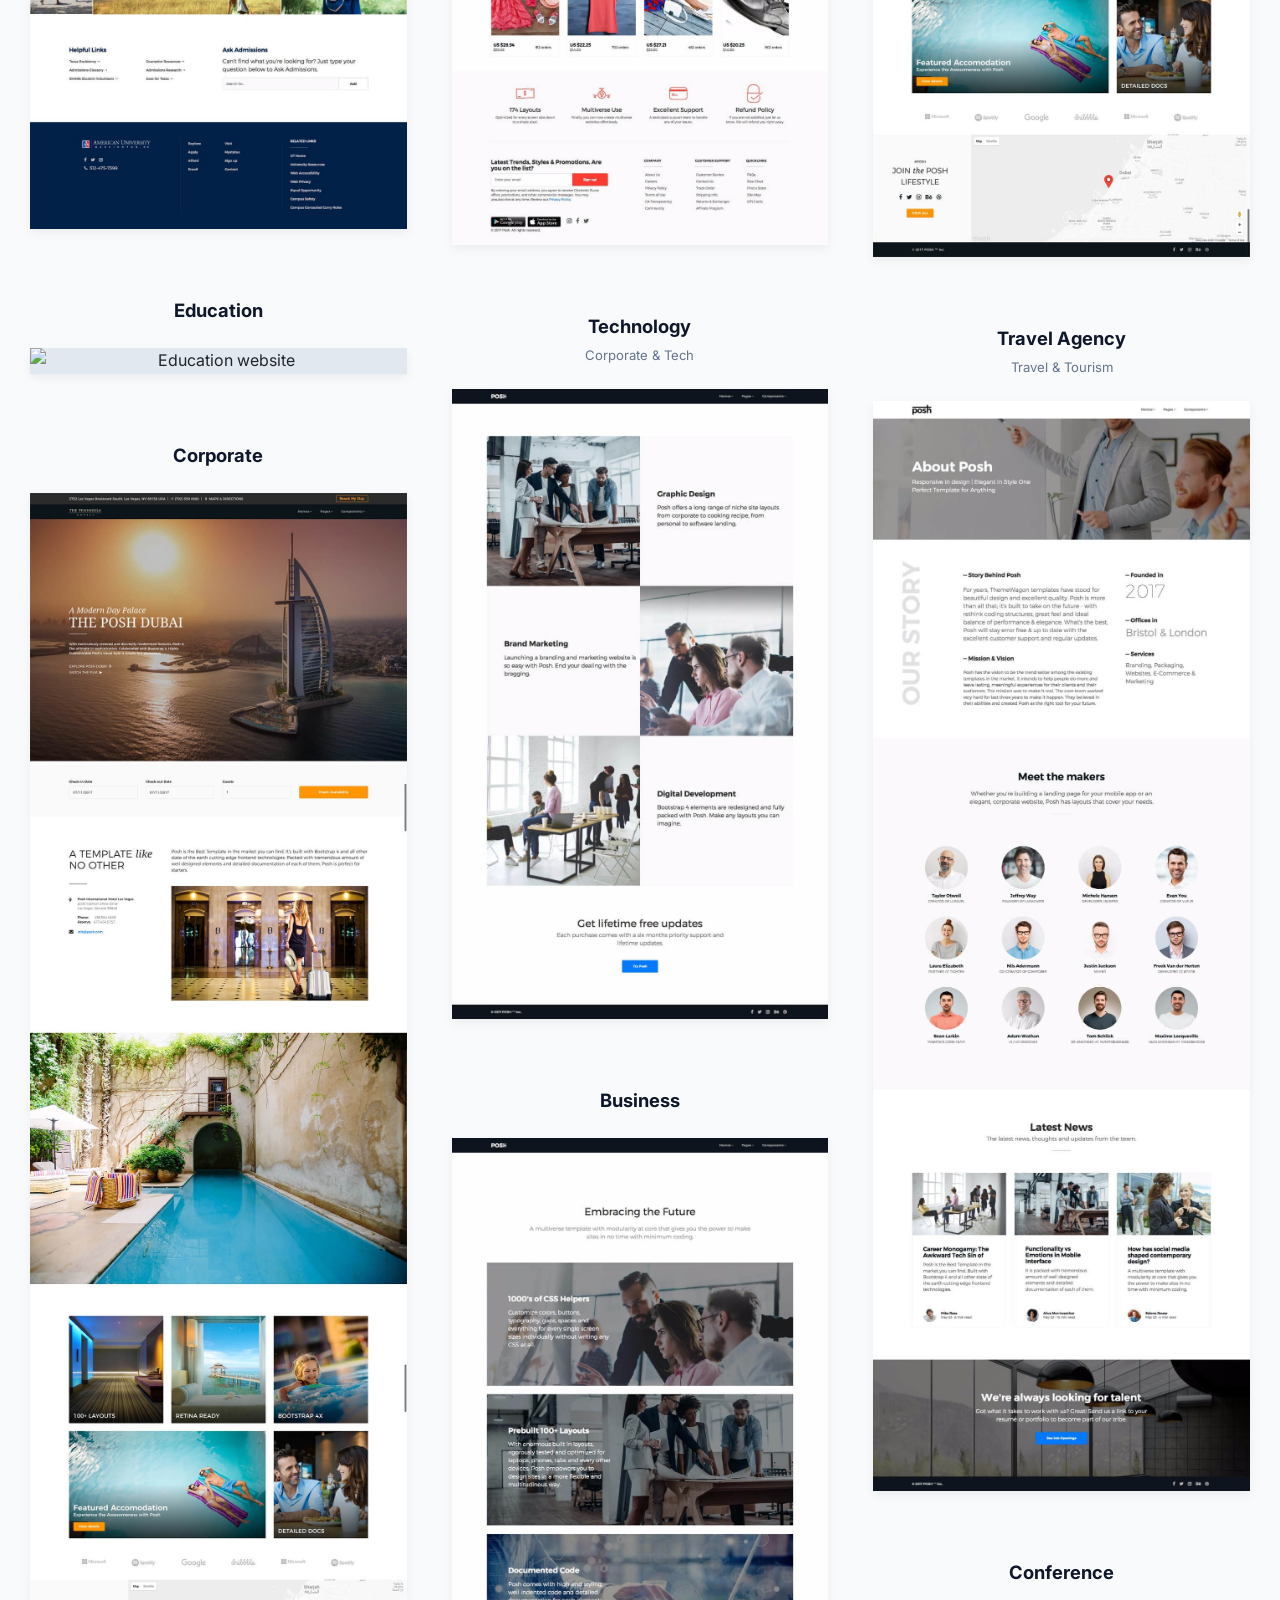
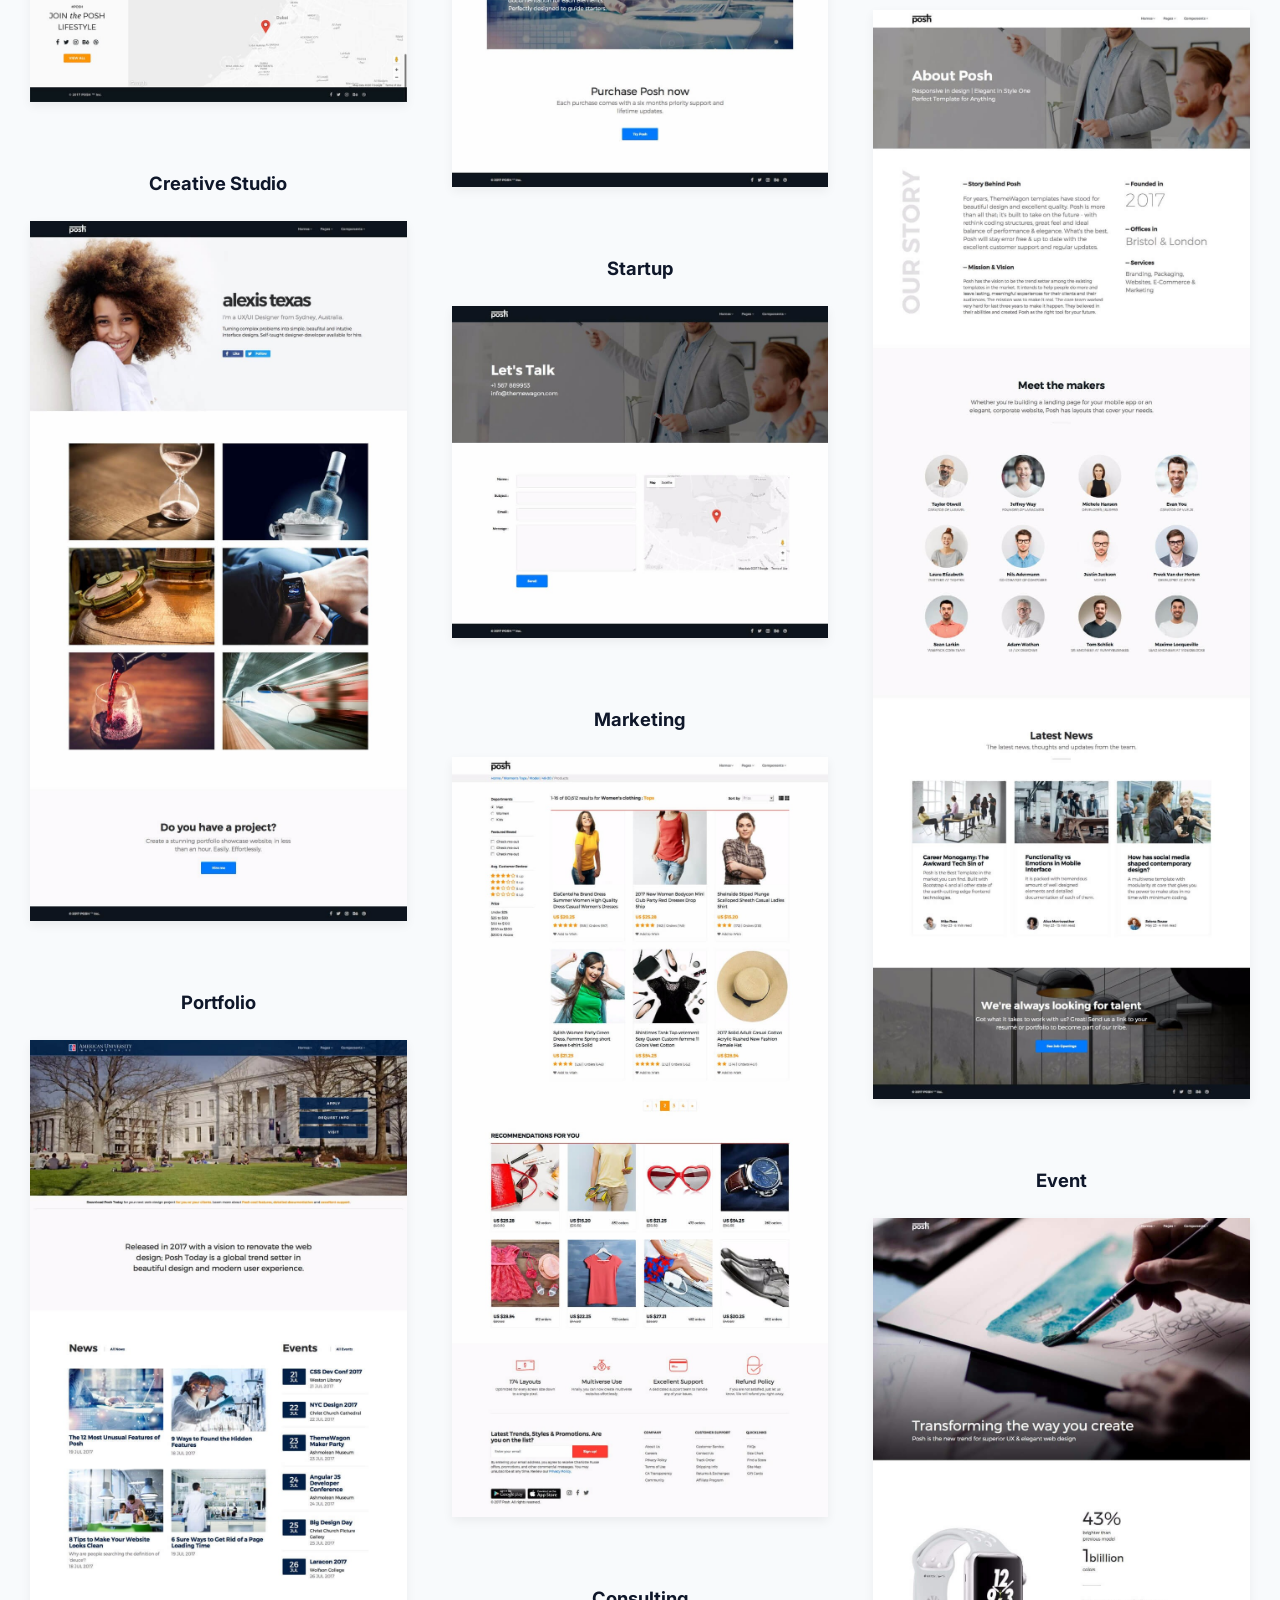
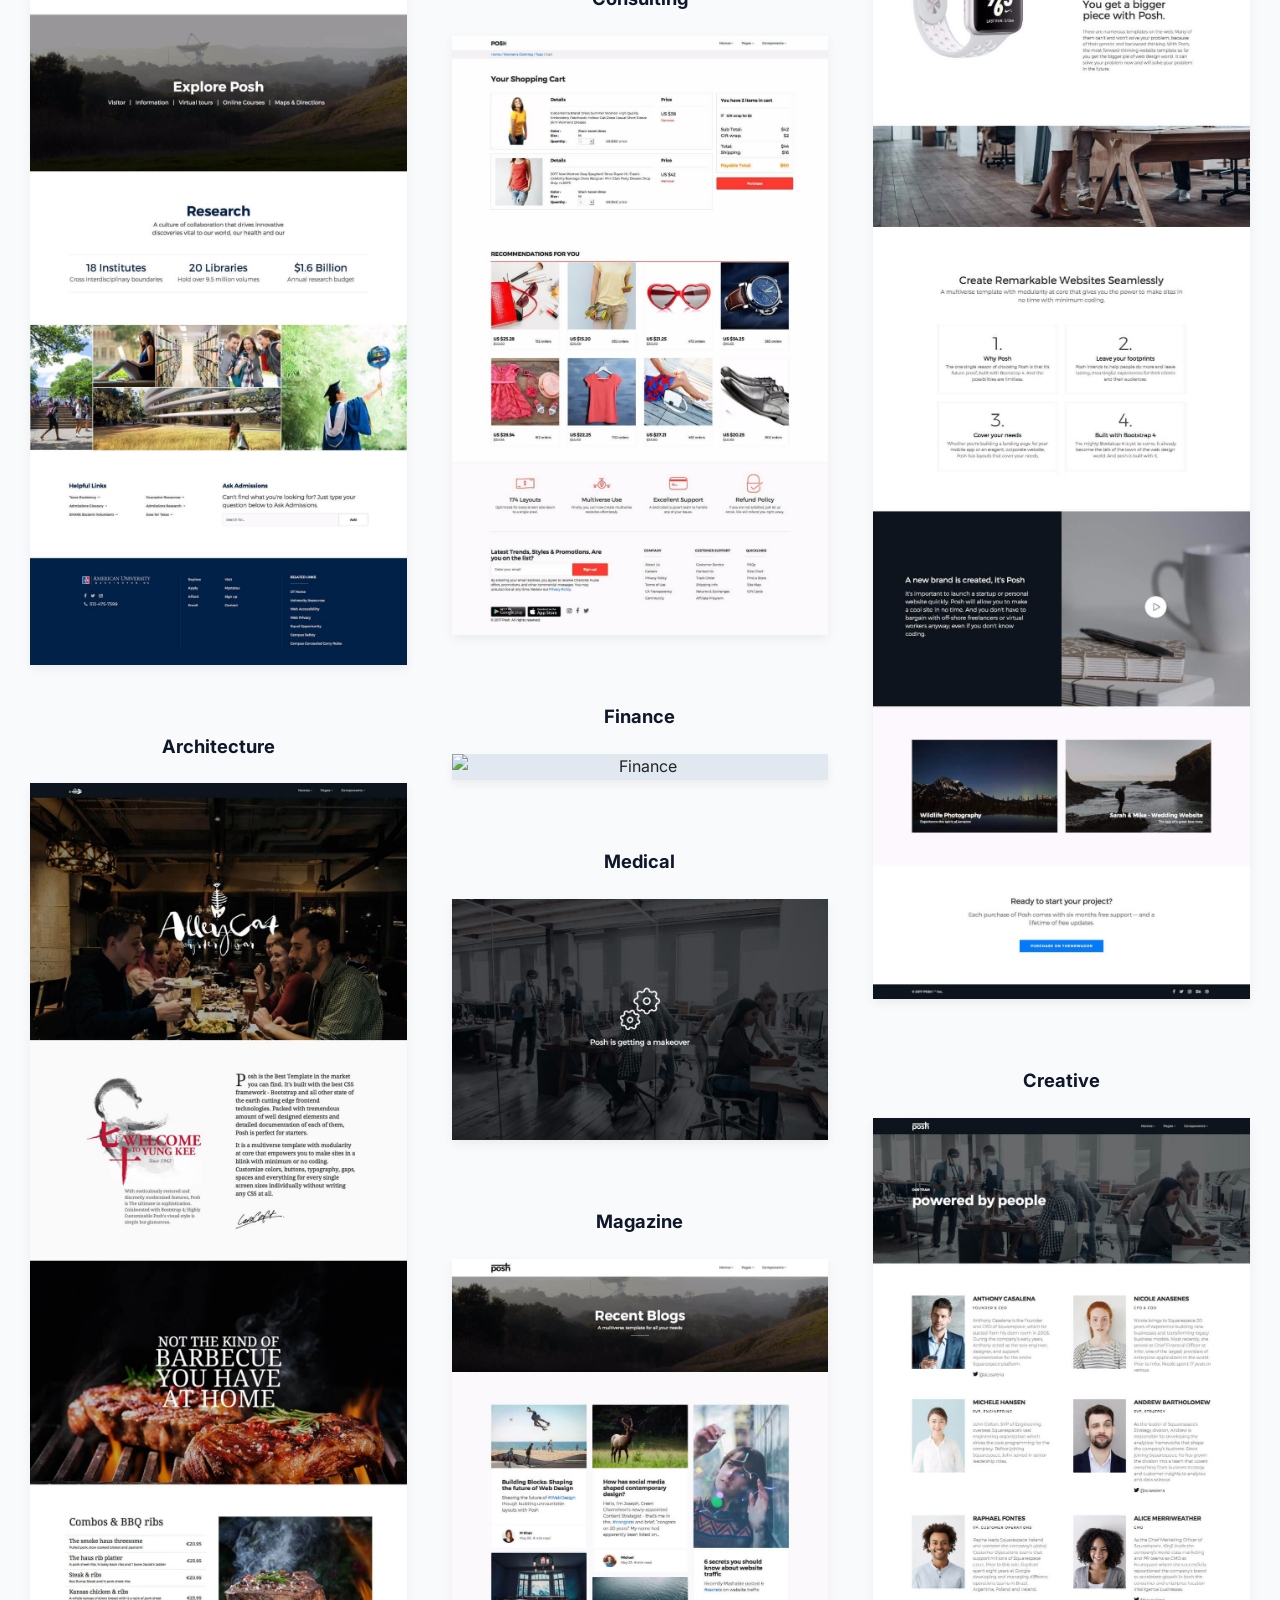
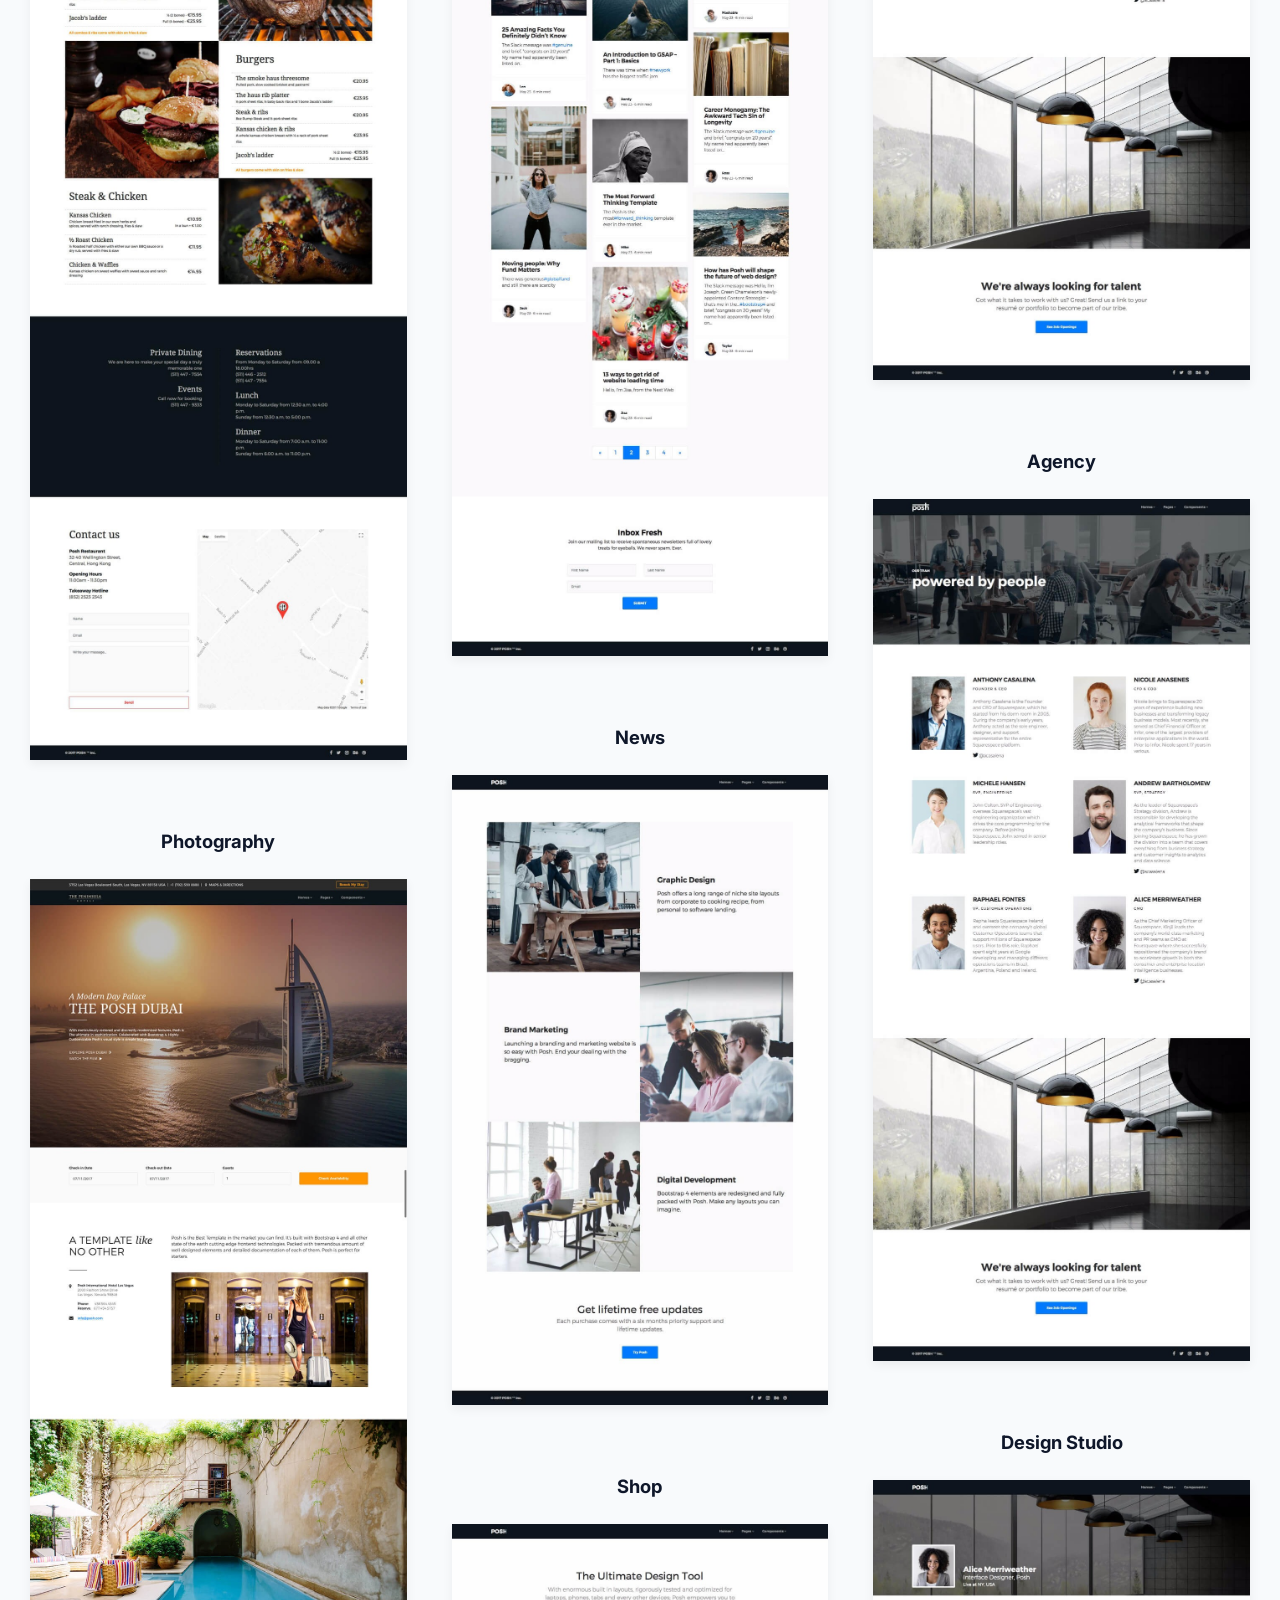
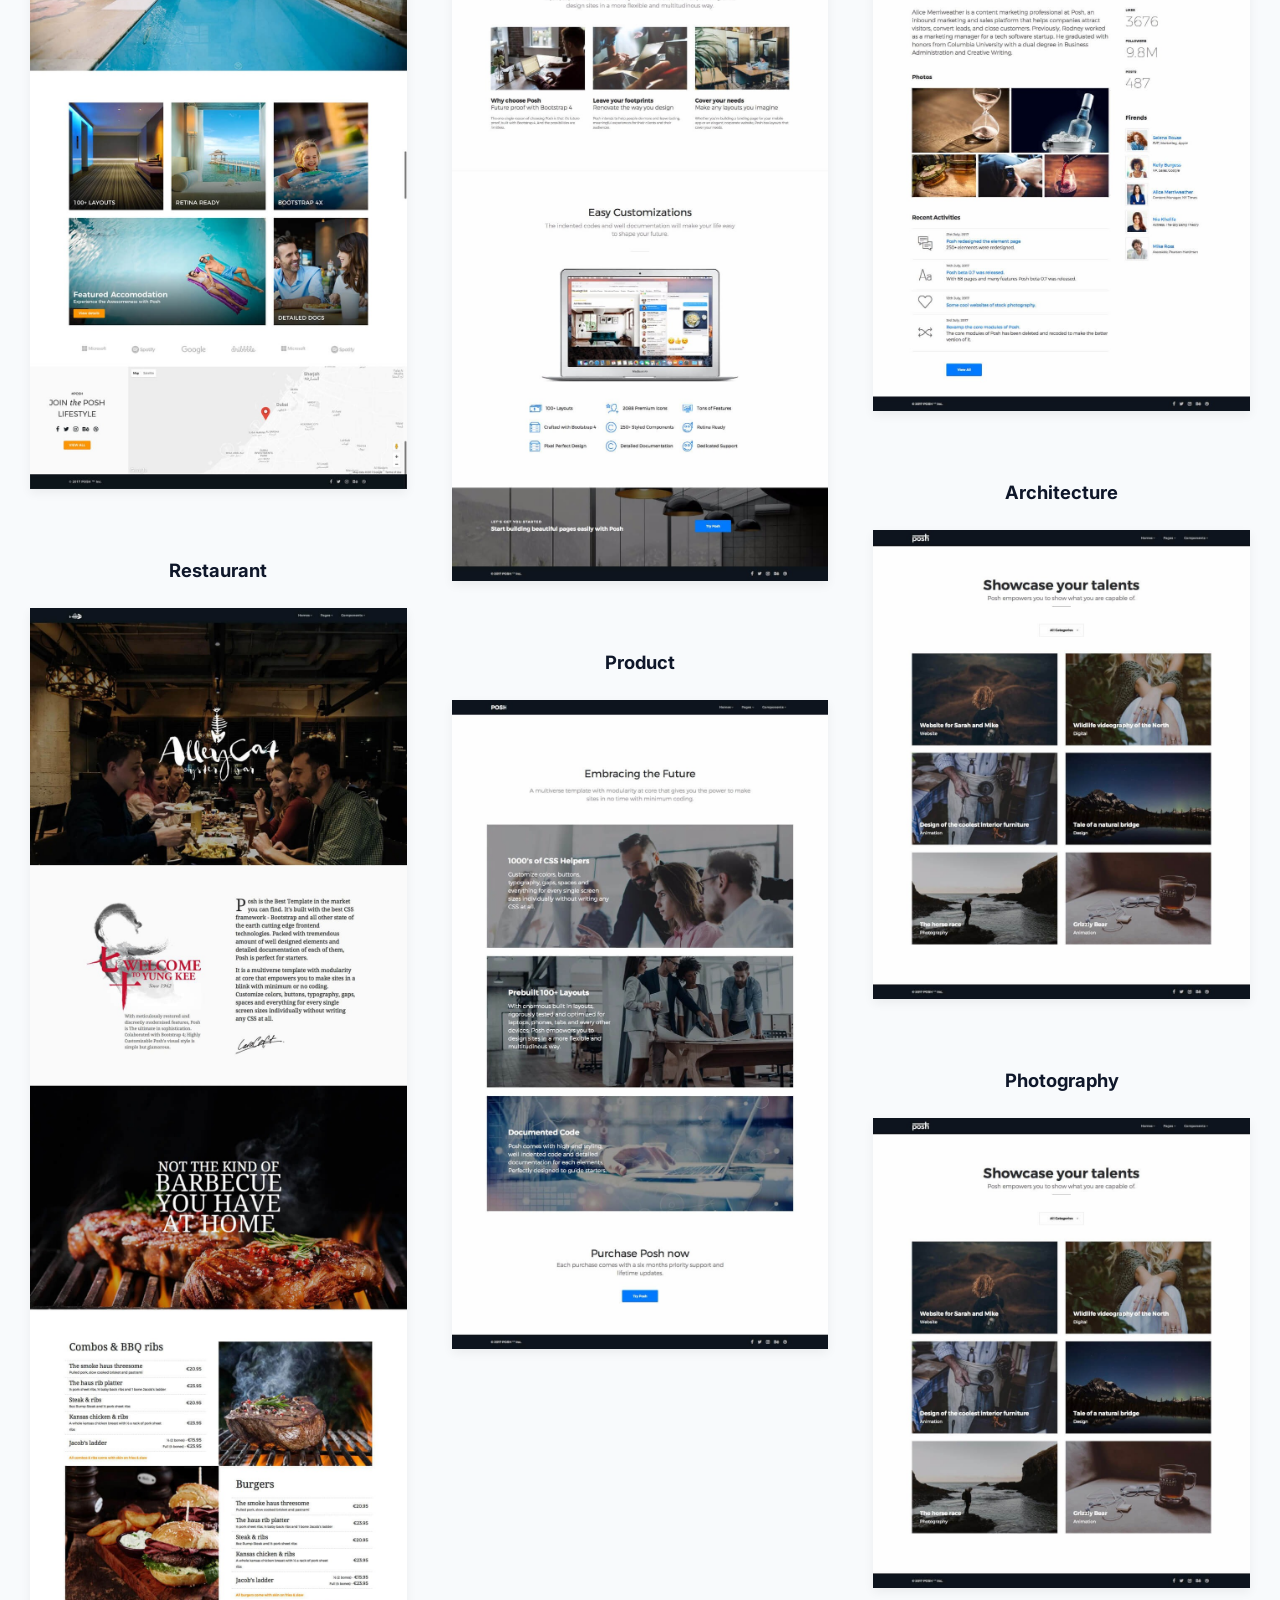
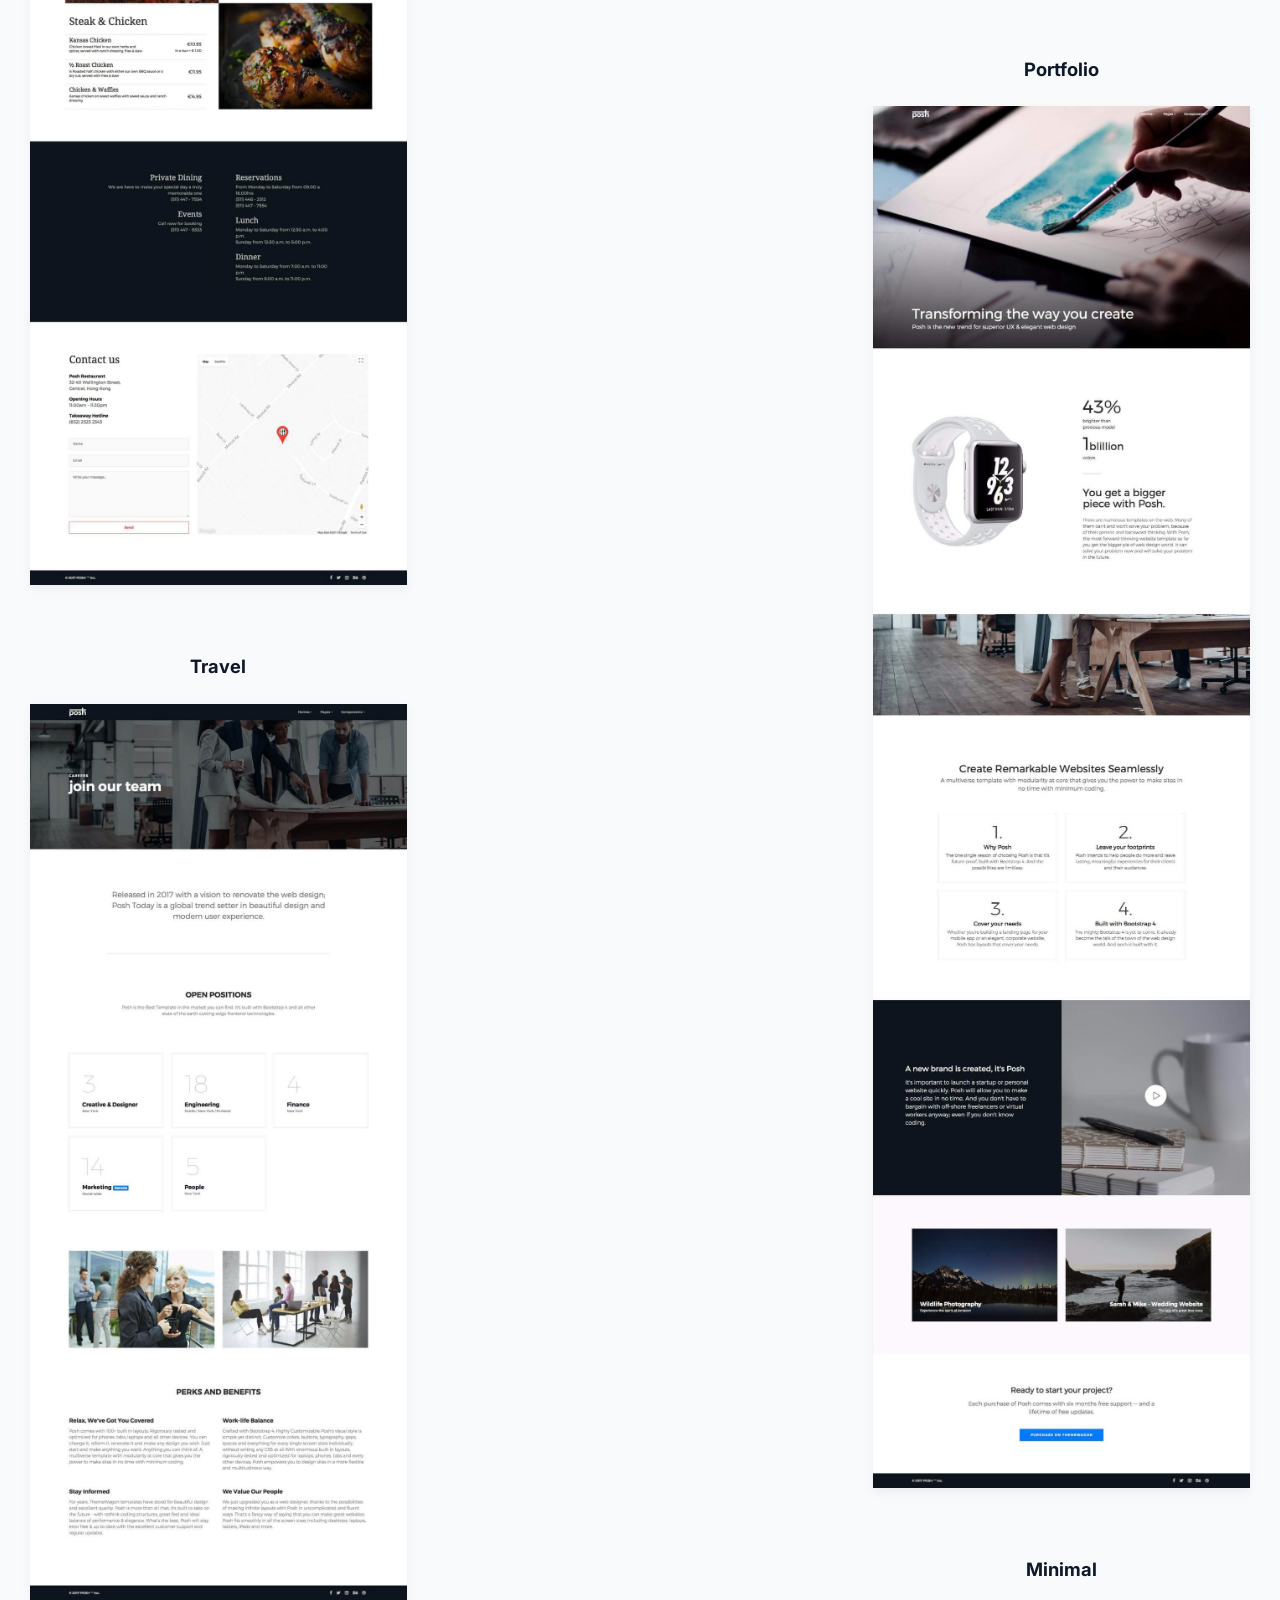
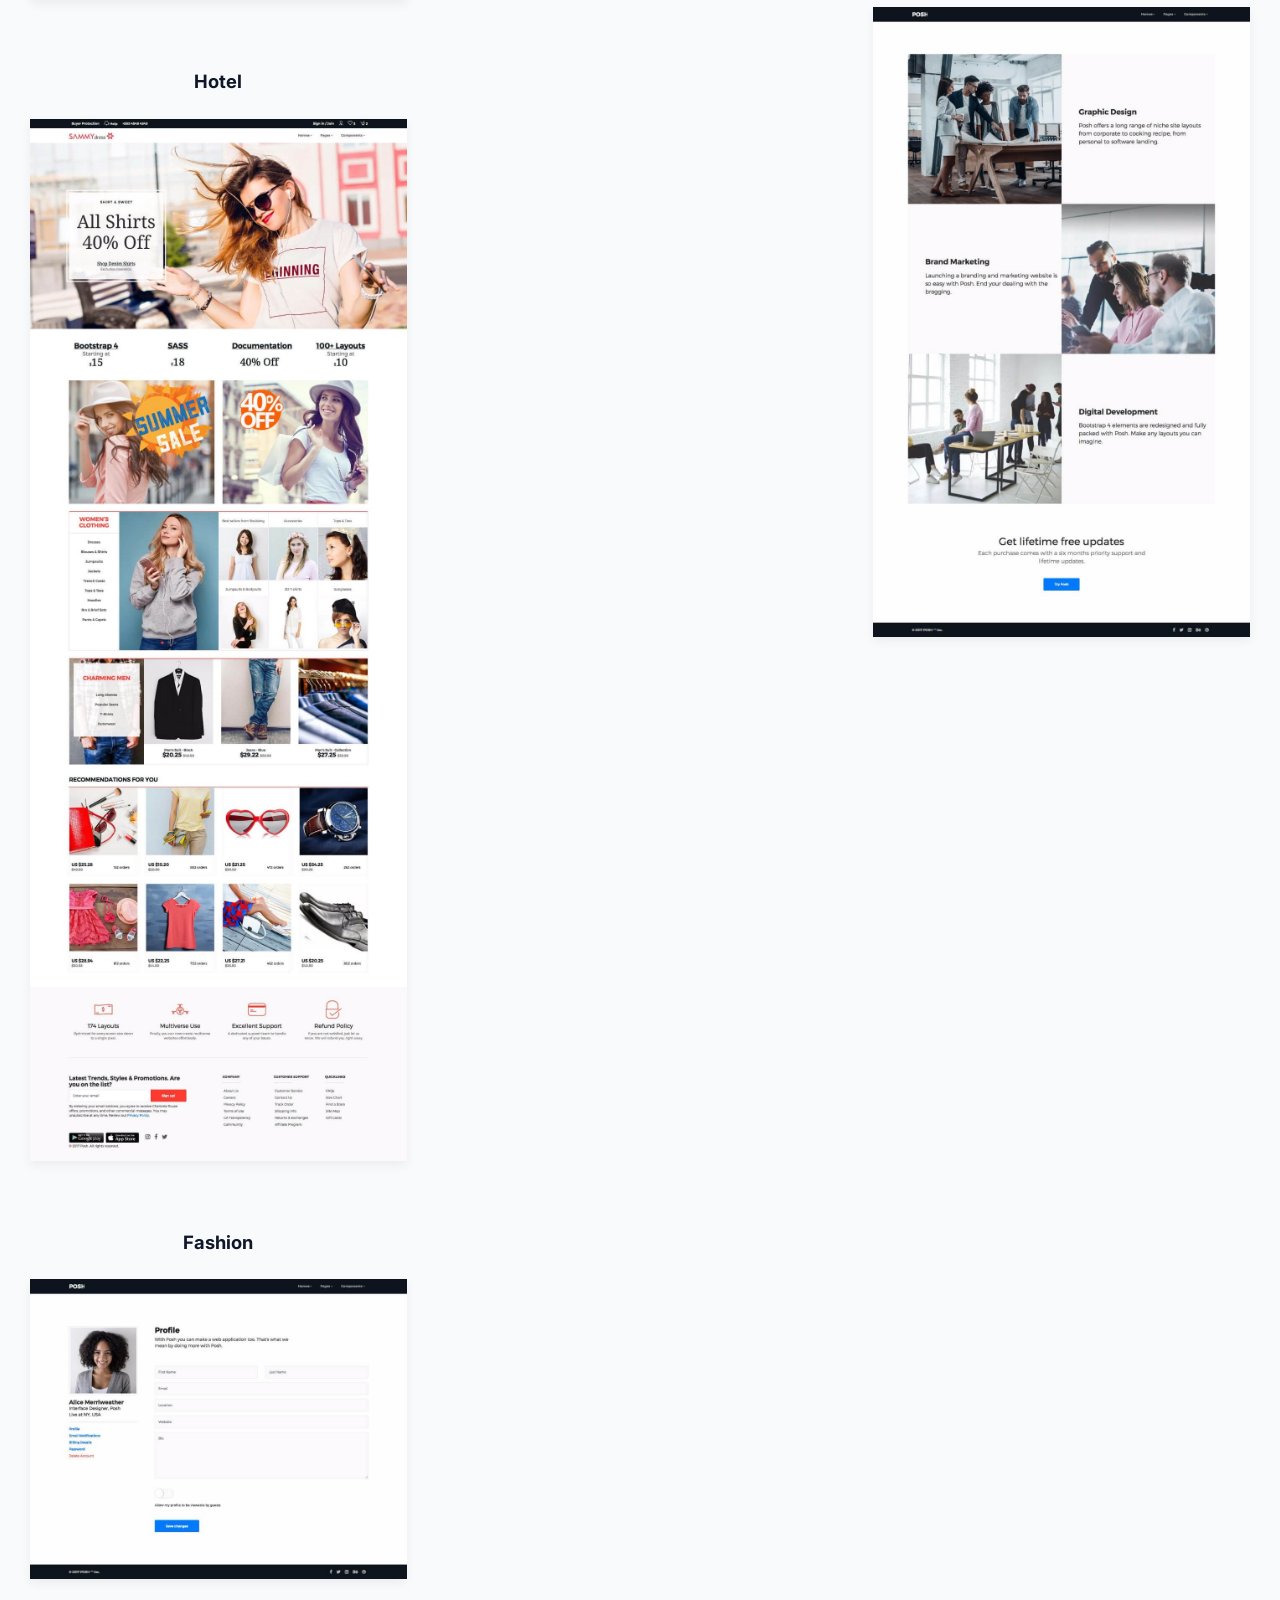
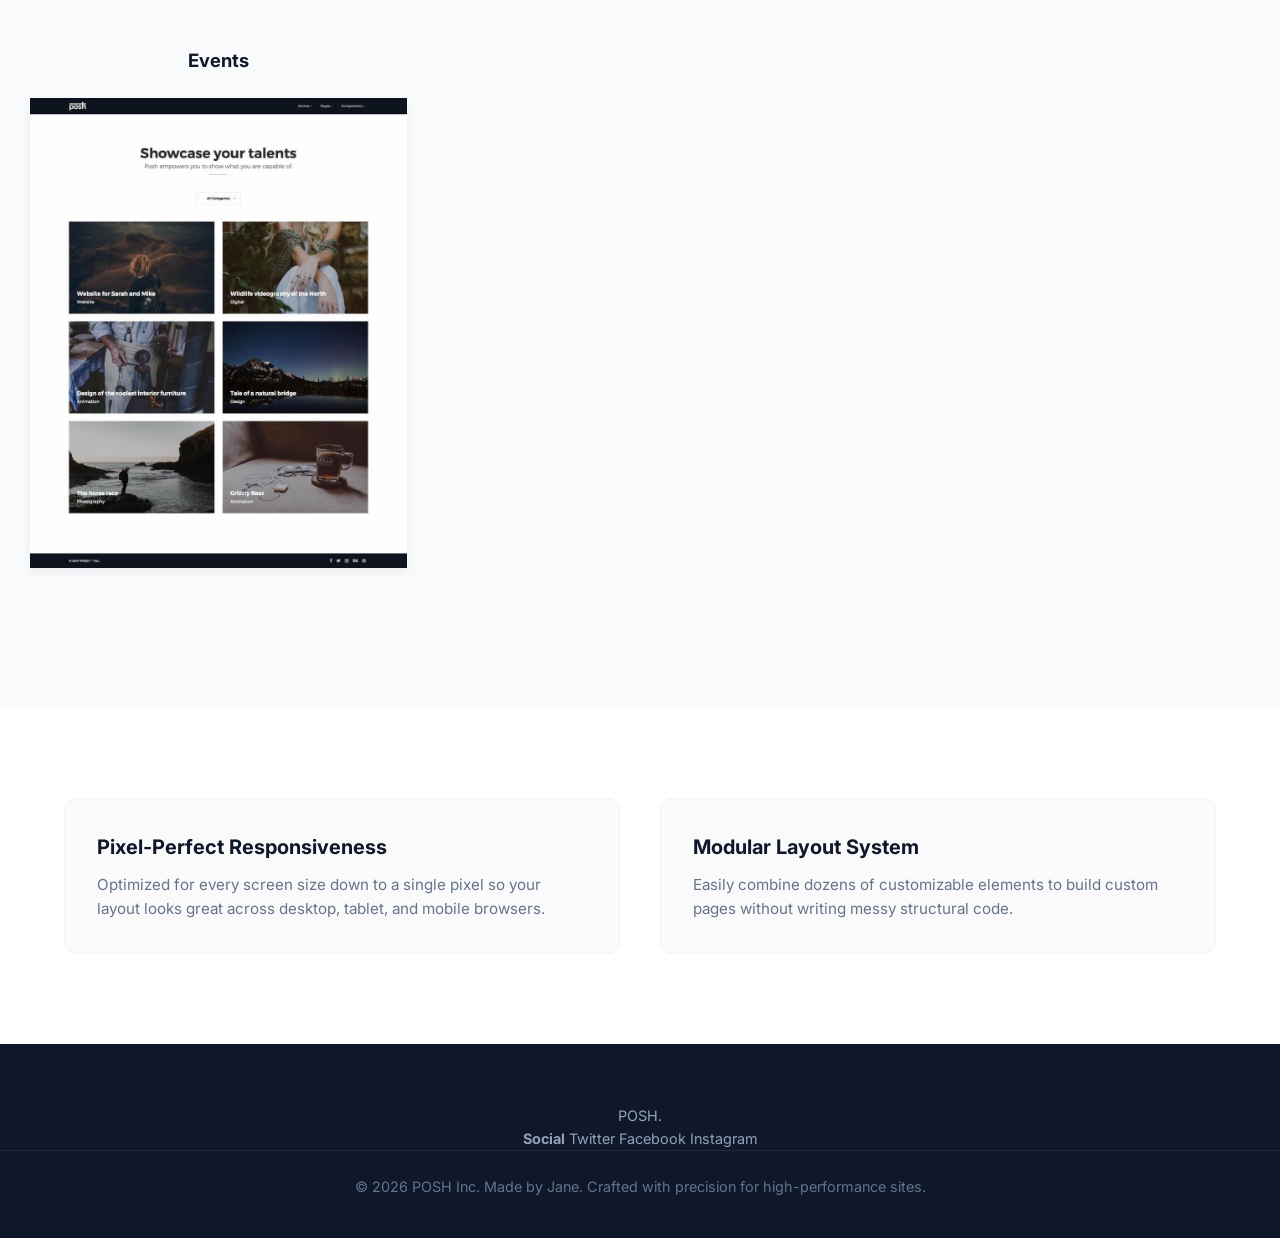
==== commit 45ad42a5: "second commit" ====
--- a/index.html
+++ b/index.html
@@ -115,55 +115,55 @@
           <!-- IMAGE 5 -->
           <a href="#" class="demo-item">
             <div class="demo-text"><h3>Creative Studio</h3></div>
-            <div class="demo-image"><img src="YOUR-IMAGE-05.jpg" alt="Creative studio"></div>
+            <div class="demo-image"><img src="/Posh _ Create Beautiful Websites. Effortlessly_/imgi_11_home-personal.jpg" alt="Creative studio"></div>
           </a>
 
           <!-- IMAGE 6 -->
           <a href="#" class="demo-item">
             <div class="demo-text"><h3>Portfolio</h3></div>
-            <div class="demo-image"><img src="YOUR-IMAGE-06.jpg" alt="Portfolio"></div>
+            <div class="demo-image"><img src="/Posh _ Create Beautiful Websites. Effortlessly_/imgi_7_home-education.jpg" alt="Portfolio"></div>
           </a>
 
           <!-- IMAGE 7 -->
           <a href="#" class="demo-item">
             <div class="demo-text"><h3>Architecture</h3></div>
-            <div class="demo-image"><img src="YOUR-IMAGE-07.jpg" alt="Architecture"></div>
+            <div class="demo-image"><img src="/Posh _ Create Beautiful Websites. Effortlessly_/imgi_12_home-restaurant copy.jpg" alt="Architecture"></div>
           </a>
 
           <!-- IMAGE 8 -->
           <a href="#" class="demo-item">
             <div class="demo-text"><h3>Photography</h3></div>
-            <div class="demo-image"><img src="YOUR-IMAGE-08.jpg" alt="Photography"></div>
+            <div class="demo-image"><img src="/Posh _ Create Beautiful Websites. Effortlessly_/imgi_9_home-hotel.jpg" alt="Photography"></div>
           </a>
 
           <!-- IMAGE 9 -->
           <a href="#" class="demo-item">
             <div class="demo-text"><h3>Restaurant</h3></div>
-            <div class="demo-image"><img src="YOUR-IMAGE-09.jpg" alt="Restaurant"></div>
+            <div class="demo-image"><img src="/Posh _ Create Beautiful Websites. Effortlessly_/imgi_12_home-restaurant copy.jpg" alt="Restaurant"></div>
           </a>
 
           <!-- IMAGE 10 -->
           <a href="#" class="demo-item">
             <div class="demo-text"><h3>Travel</h3></div>
-            <div class="demo-image"><img src="YOUR-IMAGE-10.jpg" alt="Travel"></div>
+            <div class="demo-image"><img src="/Posh _ Create Beautiful Websites. Effortlessly_/imgi_16_page-careers.jpg" alt="Travel"></div>
           </a>
 
           <!-- IMAGE 11 -->
           <a href="#" class="demo-item">
             <div class="demo-text"><h3>Hotel</h3></div>
-            <div class="demo-image"><img src="YOUR-IMAGE-11.jpg" alt="Hotel"></div>
+            <div class="demo-image"><img src="/Posh _ Create Beautiful Websites. Effortlessly_/imgi_13_home-shop.jpg" alt="Hotel"></div>
           </a>
 
           <!-- IMAGE 12 -->
           <a href="#" class="demo-item">
             <div class="demo-text"><h3>Fashion</h3></div>
-            <div class="demo-image"><img src="YOUR-IMAGE-12.jpg" alt="Fashion"></div>
+            <div class="demo-image"><img src="/Posh _ Create Beautiful Websites. Effortlessly_/imgi_28_page-settings.jpg" alt="Fashion"></div>
           </a>
 
           <!-- IMAGE 13 -->
           <a href="#" class="demo-item">
             <div class="demo-text"><h3>Events</h3></div>
-            <div class="demo-image"><img src="YOUR-IMAGE-13.jpg" alt="Events"></div>
+            <div class="demo-image"><img src="/Posh _ Create Beautiful Websites. Effortlessly_/imgi_35_portfolio-1.jpg" alt="Events"></div>
           </a>
 
         </div>
@@ -190,7 +190,7 @@
               <h3>SaaS Platform</h3>
               <p>Product & Technology</p>
             </div>
-            <div class="demo-image"><img src="YOUR-IMAGE-15.jpg" alt="SaaS platform"></div>
+            <div class="demo-image"><img src="/Posh _ Create Beautiful Websites. Effortlessly_/imgi_31_shop-products-list.jpg" " alt="SaaS platform"></div>
           </a>
 
           <!-- IMAGE 3 -->
@@ -199,7 +199,7 @@
               <h3>Personal</h3>
               <p>Portfolio & Profile</p>
             </div>
-            <div class="demo-image"><img src="YOUR-IMAGE-16.jpg" alt="Personal website"></div>
+            <div class="demo-image"><img src="/Posh _ Create Beautiful Websites. Effortlessly_/imgi_33_shop-product-details.jpg" alt="Personal website"></div>
           </a>
 
           <!-- IMAGE 4 -->
@@ -208,67 +208,67 @@
               <h3>Technology</h3>
               <p>Corporate & Tech</p>
             </div>
-            <div class="demo-image"><img src="YOUR-IMAGE-17.jpg" alt="Technology website"></div>
+            <div class="demo-image"><img src="/Posh _ Create Beautiful Websites. Effortlessly_/imgi_24_page-services-3.jpg" alt="Technology website"></div>
           </a>
 
           <!-- IMAGE 5 -->
           <a href="#" class="demo-item">
             <div class="demo-text"><h3>Business</h3></div>
-            <div class="demo-image"><img src="YOUR-IMAGE-18.jpg" alt="Business"></div>
+            <div class="demo-image"><img src="/Posh _ Create Beautiful Websites. Effortlessly_/imgi_23_page-services-2.jpg" alt="Business"></div>
           </a>
 
           <!-- IMAGE 6 -->
           <a href="#" class="demo-item">
             <div class="demo-text"><h3>Startup</h3></div>
-            <div class="demo-image"><img src="YOUR-IMAGE-19.jpg" alt="Startup"></div>
+            <div class="demo-image"><img src="/Posh _ Create Beautiful Websites. Effortlessly_/imgi_19_page-contact-3.jpg" alt="Startup"></div>
           </a>
 
           <!-- IMAGE 7 -->
           <a href="#" class="demo-item">
             <div class="demo-text"><h3>Marketing</h3></div>
-            <div class="demo-image"><img src="YOUR-IMAGE-20.jpg" alt="Marketing"></div>
+            <div class="demo-image"><img src="/Posh _ Create Beautiful Websites. Effortlessly_/imgi_32_shop-products-grid.jpg" alt="Marketing"></div>
           </a>
 
           <!-- IMAGE 8 -->
           <a href="#" class="demo-item">
             <div class="demo-text"><h3>Consulting</h3></div>
-            <div class="demo-image"><img src="YOUR-IMAGE-21.jpg" alt="Consulting"></div>
+            <div class="demo-image"><img src="/Posh _ Create Beautiful Websites. Effortlessly_/imgi_34_shop-cart.jpg" alt="Consulting"></div>
           </a>
 
           <!-- IMAGE 9 -->
           <a href="#" class="demo-item">
             <div class="demo-text"><h3>Finance</h3></div>
-            <div class="demo-image"><img src="YOUR-IMAGE-22.jpg" alt="Finance"></div>
+            <div class="demo-image"><img src="Posh _ Create Beautiful Websites. Effortlessly_/imgi_40_blog-article.jpg/" alt="Finance"></div>
           </a>
 
           <!-- IMAGE 10 -->
           <a href="#" class="demo-item">
             <div class="demo-text"><h3>Medical</h3></div>
-            <div class="demo-image"><img src="YOUR-IMAGE-23.jpg" alt="Medical"></div>
+            <div class="demo-image"><img src="/Posh _ Create Beautiful Websites. Effortlessly_/imgi_30_page-maintenance.jpg" alt="Medical"></div>
           </a>
 
           <!-- IMAGE 11 -->
           <a href="#" class="demo-item">
             <div class="demo-text"><h3>Magazine</h3></div>
-            <div class="demo-image"><img src="YOUR-IMAGE-24.jpg" alt="Magazine"></div>
+            <div class="demo-image"><img src="/Posh _ Create Beautiful Websites. Effortlessly_/imgi_39_blog-list.jpg" alt="Magazine"></div>
           </a>
 
           <!-- IMAGE 12 -->
           <a href="#" class="demo-item">
             <div class="demo-text"><h3>News</h3></div>
-            <div class="demo-image"><img src="YOUR-IMAGE-25.jpg" alt="News"></div>
+            <div class="demo-image"><img src="/Posh _ Create Beautiful Websites. Effortlessly_/imgi_24_page-services-3.jpg" alt="News"></div>
           </a>
 
           <!-- IMAGE 13 -->
           <a href="#" class="demo-item">
             <div class="demo-text"><h3>Shop</h3></div>
-            <div class="demo-image"><img src="YOUR-IMAGE-26.jpg" alt="Shop"></div>
+            <div class="demo-image"><img src="/Posh _ Create Beautiful Websites. Effortlessly_/imgi_22_page-services-1.jpg" alt="Shop"></div>
           </a>
 
           <!-- IMAGE 14 -->
           <a href="#" class="demo-item">
             <div class="demo-text"><h3>Product</h3></div>
-            <div class="demo-image"><img src="YOUR-IMAGE-27.jpg" alt="Product"></div>
+            <div class="demo-image"><img src="/Posh _ Create Beautiful Websites. Effortlessly_/imgi_23_page-services-2.jpg" alt="Product"></div>
           </a>
 
         </div>
@@ -295,7 +295,7 @@
               <h3>Hotel</h3>
               <p>Hospitality & Travel</p>
             </div>
-            <div class="demo-image"><img src="YOUR-IMAGE-29.jpg" alt="Hotel"></div>
+            <div class="demo-image"><img src="/Posh _ Create Beautiful Websites. Effortlessly_/imgi_9_home-hotel.jpg" alt="Hotel"></div>
           </a>
 
           <!-- IMAGE 3 -->
@@ -304,61 +304,61 @@
               <h3>Travel Agency</h3>
               <p>Travel & Tourism</p>
             </div>
-            <div class="demo-image"><img src="YOUR-IMAGE-30.jpg" alt="Travel agency"></div>
+            <div class="demo-image"><img src="/Posh _ Create Beautiful Websites. Effortlessly_/imgi_14_page-about-company.jpg" alt="Travel agency"></div>
           </a>
 
           <!-- IMAGE 4 -->
           <a href="#" class="demo-item">
             <div class="demo-text"><h3>Conference</h3></div>
-            <div class="demo-image"><img src="YOUR-IMAGE-31.jpg" alt="Conference"></div>
+            <div class="demo-image"><img src="/Posh _ Create Beautiful Websites. Effortlessly_/imgi_14_page-about-company.jpg" alt="Conference"></div>
           </a>
 
           <!-- IMAGE 5 -->
           <a href="#" class="demo-item">
             <div class="demo-text"><h3>Event</h3></div>
-            <div class="demo-image"><img src="YOUR-IMAGE-32.jpg" alt="Event"></div>
+            <div class="demo-image"><img src="/Posh _ Create Beautiful Websites. Effortlessly_/imgi_41_portfolio-case-study.jpg" alt="Event"></div>
           </a>
 
           <!-- IMAGE 6 -->
           <a href="#" class="demo-item">
             <div class="demo-text"><h3>Creative</h3></div>
-            <div class="demo-image"><img src="YOUR-IMAGE-33.jpg" alt="Creative"></div>
+            <div class="demo-image"><img src="/Posh _ Create Beautiful Websites. Effortlessly_/imgi_15_page-about-team.jpg" alt="Creative"></div>
           </a>
 
           <!-- IMAGE 7 -->
           <a href="#" class="demo-item">
             <div class="demo-text"><h3>Agency</h3></div>
-            <div class="demo-image"><img src="YOUR-IMAGE-34.jpg" alt="Agency"></div>
+            <div class="demo-image"><img src="/Posh _ Create Beautiful Websites. Effortlessly_/imgi_15_page-about-team.jpg" alt="Agency"></div>
           </a>
 
           <!-- IMAGE 8 -->
           <a href="#" class="demo-item">
             <div class="demo-text"><h3>Design Studio</h3></div>
-            <div class="demo-image"><img src="YOUR-IMAGE-35.jpg" alt="Design studio"></div>
+            <div class="demo-image"><img src="/Posh _ Create Beautiful Websites. Effortlessly_/imgi_27_page-profile.jpg" alt="Design studio"></div>
           </a>
 
           <!-- IMAGE 9 -->
           <a href="#" class="demo-item">
             <div class="demo-text"><h3>Architecture</h3></div>
-            <div class="demo-image"><img src="YOUR-IMAGE-36.jpg" alt="Architecture"></div>
+            <div class="demo-image"><img src="/Posh _ Create Beautiful Websites. Effortlessly_/imgi_35_portfolio-1.jpg" alt="Architecture"></div>
           </a>
 
           <!-- IMAGE 10 -->
           <a href="#" class="demo-item">
             <div class="demo-text"><h3>Photography</h3></div>
-            <div class="demo-image"><img src="YOUR-IMAGE-37.jpg" alt="Photography"></div>
+            <div class="demo-image"><img src="/Posh _ Create Beautiful Websites. Effortlessly_/imgi_35_portfolio-1.jpg" alt="Photography"></div>
           </a>
 
           <!-- IMAGE 11 -->
           <a href="#" class="demo-item">
             <div class="demo-text"><h3>Portfolio</h3></div>
-            <div class="demo-image"><img src="YOUR-IMAGE-38.jpg" alt="Portfolio"></div>
+            <div class="demo-image"><img src="/Posh _ Create Beautiful Websites. Effortlessly_/imgi_41_portfolio-case-study.jpg" alt="Portfolio"></div>
           </a>
 
           <!-- IMAGE 12 -->
           <a href="#" class="demo-item">
             <div class="demo-text"><h3>Minimal</h3></div>
-            <div class="demo-image"><img src="YOUR-IMAGE-39.jpg" alt="Minimal website"></div>
+            <div class="demo-image"><img src="/Posh _ Create Beautiful Websites. Effortlessly_/imgi_24_page-services-3.jpg" alt="Minimal website"></div>
           </a>
 
         </div>
